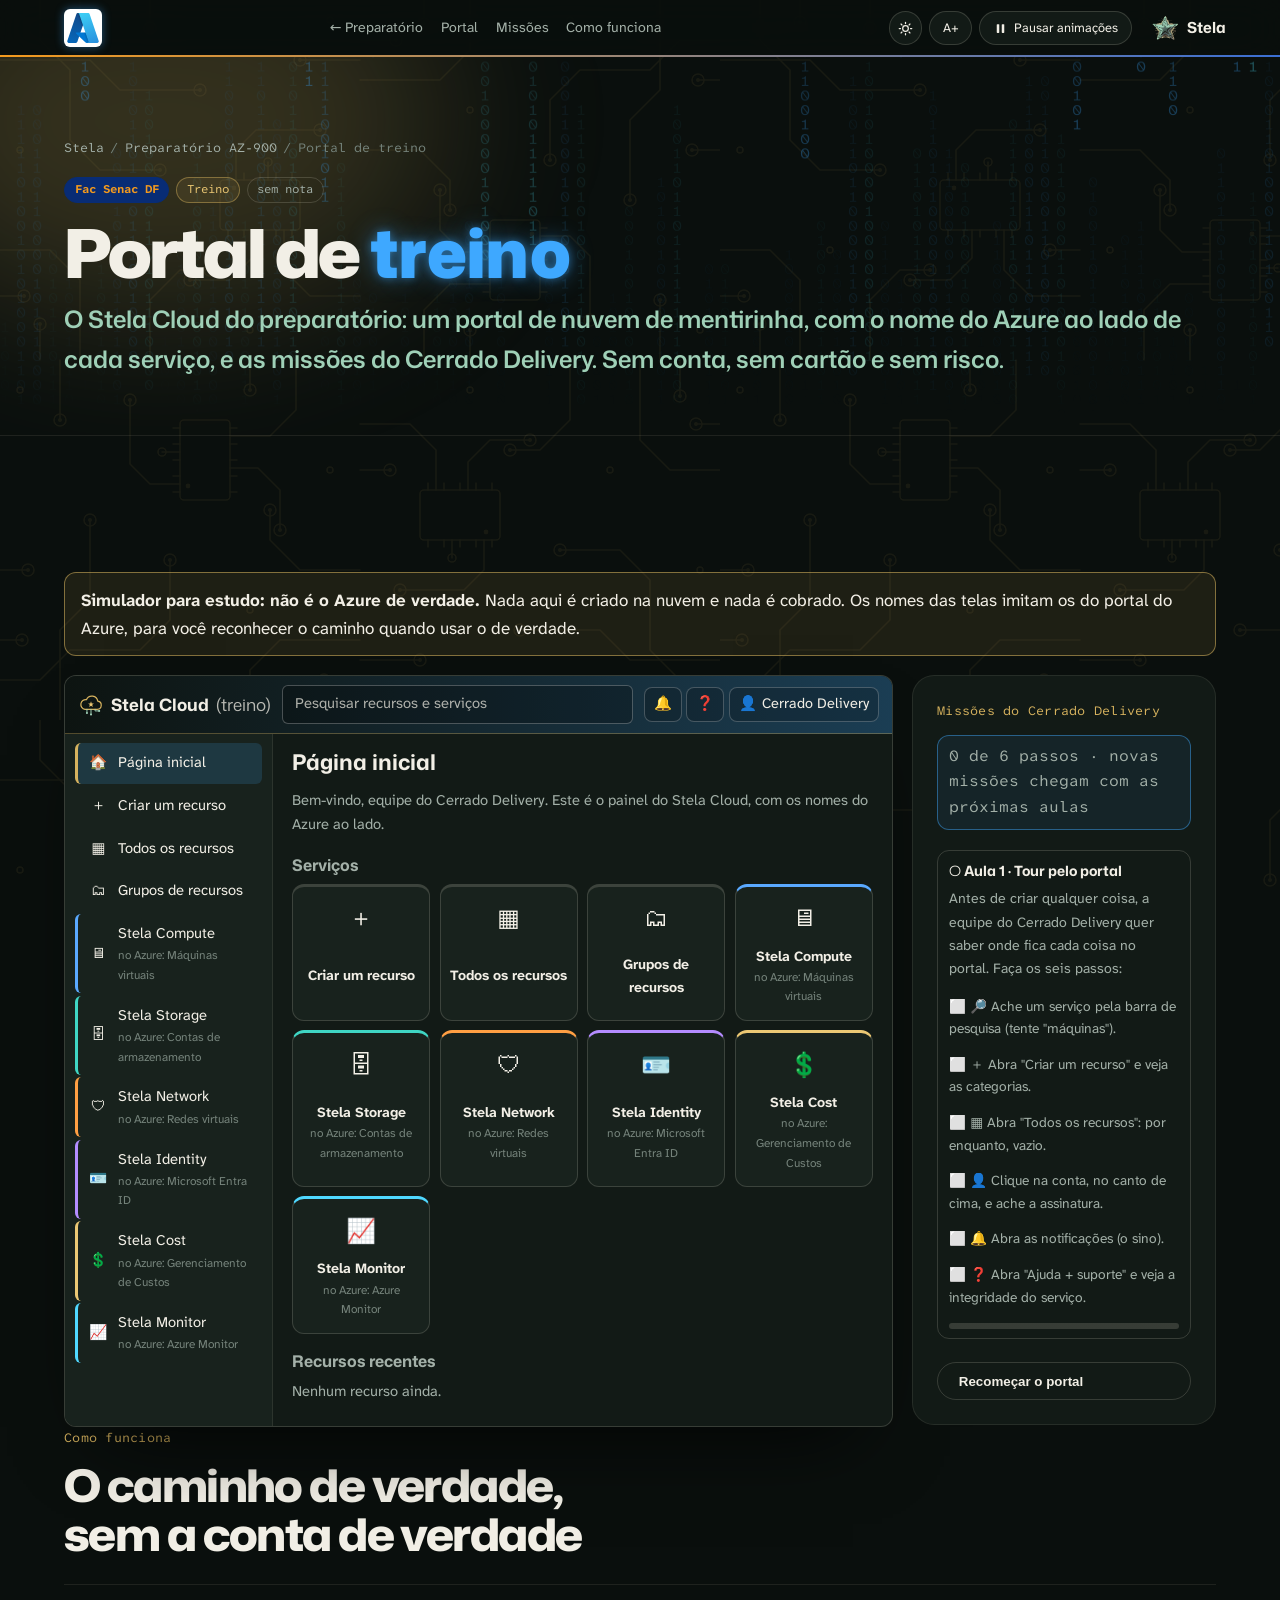
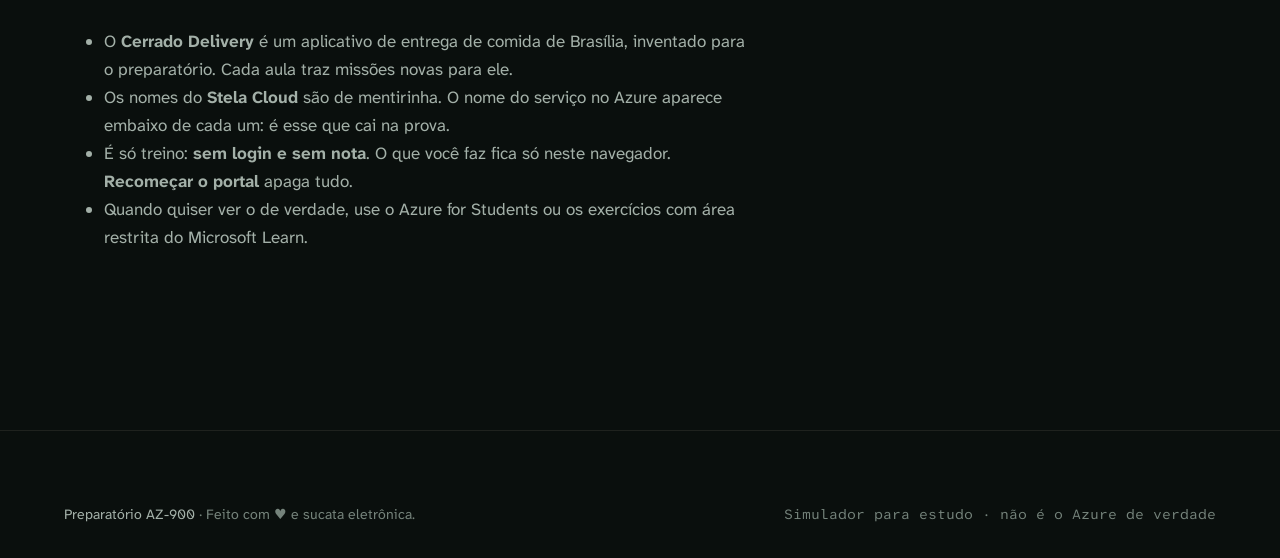
==== portal/index.html @ c85e7fcf "Aula 1 viva (o que é nuvem e quem cuida do quê) e o portal de treino do Cerrado Delivery" ====
<!doctype html>
<html lang="pt-BR">
<head>
  <meta charset="utf-8">
  <meta name="viewport" content="width=device-width, initial-scale=1, viewport-fit=cover">

  <title>Portal de treino · Preparatório AZ-900 · Stela</title>
  <meta name="description" content="Portal de treino do Preparatório AZ-900: um portal de nuvem simulado, com a cara do Stela Cloud e os nomes do Azure ao lado, com as missões do Cerrado Delivery. Sem conta, sem cartão, sem nota.">

  <link rel="icon" href="../assets/img/favicon.ico" sizes="any">
  <link rel="icon" type="image/png" href="../assets/img/favicon-32.png">
  <link rel="apple-touch-icon" href="../assets/img/apple-touch-icon.png">
  <script src="../assets/js/placa.js"></script>
  <link rel="preconnect" href="https://fonts.googleapis.com">
  <link rel="preconnect" href="https://fonts.gstatic.com" crossorigin>
  <link rel="stylesheet" href="https://fonts.googleapis.com/css2?family=Mona+Sans:wdth,wght@100..125,400..900&family=Atkinson+Hyperlegible+Next:ital,wght@0,400;0,700;1,400&family=Atkinson+Hyperlegible+Mono:wght@400;500&display=swap">
  <link rel="stylesheet" href="../assets/css/estilo.css">
  <link rel="stylesheet" href="../assets/css/disciplina.css">
  <link rel="stylesheet" href="../assets/css/aula.css">
  <link rel="stylesheet" href="../assets/css/neon.css?v=3">
  <link rel="stylesheet" href="../css/aula-az.css?v=1">
  <link rel="stylesheet" href="portal.css?v=1">
  <link rel="stylesheet" href="treino.css?v=1">
</head>
<body>

  <!-- ===================== BARRA DO TOPO (igual em todos os sites) ===================== -->
  <header class="barra">
    <div class="envolve">
      <div class="marcas">
        <a class="marca-disc marca-logo" href="../" title="Página inicial do preparatório"><img src="../assets/img/tec/azure.svg" alt="Preparatório AZ-900: página inicial" width="32" height="32"></a>
      </div>
      <button type="button" class="btn-menu" id="btn-menu" aria-expanded="false" aria-controls="menu">Menu</button>
      <nav class="nav" id="menu" aria-label="Partes do portal de treino">
        <a href="../#videos">← Preparatório</a>
        <a href="#simulador">Portal</a>
        <a href="#missoes">Missões</a>
        <a href="#como-funciona">Como funciona</a>
      </nav>
      <div class="ajustes">
        <button type="button" id="btn-tema" aria-label="Mudar para o tema claro">
          <svg class="sol" viewBox="0 0 24 24" fill="none" stroke="currentColor" stroke-width="2" stroke-linecap="round" aria-hidden="true"><circle cx="12" cy="12" r="4.5"/><path d="M12 2v2M12 20v2M4.9 4.9l1.4 1.4M17.7 17.7l1.4 1.4M2 12h2M20 12h2M4.9 19.1l1.4-1.4M17.7 6.3l1.4-1.4"/></svg>
          <svg class="lua" viewBox="0 0 24 24" fill="none" stroke="currentColor" stroke-width="2" stroke-linejoin="round" aria-hidden="true"><path d="M20.5 14.5A8.5 8.5 0 0 1 9.5 3.5a8.5 8.5 0 1 0 11 11Z"/></svg>
        </button>
        <button type="button" id="btn-fonte" aria-label="Aumentar o tamanho do texto">A+</button>
        <button type="button" id="btn-movimento" aria-pressed="false">
          <svg class="pausar" viewBox="0 0 24 24" fill="currentColor" aria-hidden="true"><rect x="6" y="5" width="4" height="14" rx="1"/><rect x="14" y="5" width="4" height="14" rx="1"/></svg>
          <svg class="tocar" viewBox="0 0 24 24" fill="currentColor" aria-hidden="true"><path d="M8 5.5v13a1 1 0 0 0 1.5.86l10.5-6.5a1 1 0 0 0 0-1.72L9.5 4.64A1 1 0 0 0 8 5.5Z"/></svg>
          <span class="rotulo">Pausar animações</span>
        </button>
        <a class="marca" href="/" title="Portal da Stela">
          <img src="../assets/img/estrela.webp" alt="" width="26" height="24">
          <span class="marca-texto">Stela</span>
        </a>
      </div>
    </div>
  </header>

  <main id="inicio">

    <!-- ===================== CABEÇALHO ===================== -->
    <section class="aula-cab">
      <canvas class="chuva-matrix" aria-hidden="true"></canvas>
      <div class="envolve">
        <p class="trilha-migalhas">
          <a href="/">Stela</a> <span aria-hidden="true">/</span>
          <a href="../">Preparatório AZ-900</a> <span aria-hidden="true">/</span>
          <span>Portal de treino</span>
        </p>
        <div class="aula-etiquetas">
          <span class="etiqueta senac">Fac Senac DF</span>
          <span class="etiqueta ouro">Treino</span>
          <span class="etiqueta">sem nota</span>
        </div>
        <h1>Portal de <span class="neon">treino</span></h1>
        <p class="subtitulo">O Stela Cloud do preparatório: um portal de nuvem de mentirinha, com o nome do Azure ao lado de cada serviço, e as missões do Cerrado Delivery. Sem conta, sem cartão e sem risco.</p>
      </div>
    </section>

    <div class="bloco">
      <div class="envolve">

        <!-- aviso fixo: isto é um simulador -->
        <p class="sim-aviso" role="note">
          <strong>Simulador para estudo: não é o Azure de verdade.</strong>
          Nada aqui é criado na nuvem e nada é cobrado. Os nomes das telas imitam os do portal do Azure, para você reconhecer o caminho quando usar o de verdade.
        </p>

        <div class="sim-grade">

          <!-- ===================== O PORTAL SIMULADO ===================== -->
          <section class="sim-portal treino" id="simulador" aria-label="Portal de nuvem simulado">
            <div class="sim-topo">
              <button type="button" class="sim-hamburguer" aria-expanded="false" aria-controls="sim-menu" aria-label="Abrir o menu do portal">☰</button>
              <span class="sim-marca"><img src="../assets/img/stela-cloud.svg" alt="" width="26" height="26"> Stela Cloud <em>(treino)</em></span>
              <label class="sim-busca">
                <span class="visualmente-oculto">Pesquisar recursos e serviços</span>
                <input type="search" id="sim-busca" placeholder="Pesquisar recursos e serviços" autocomplete="off">
              </label>
              <div class="sim-icones">
                <button type="button" data-painel-topo="sino" aria-expanded="false" aria-controls="sim-painel-topo" aria-label="Notificações">🔔</button>
                <button type="button" data-painel-topo="ajuda" aria-expanded="false" aria-controls="sim-painel-topo" aria-label="Ajuda + suporte">❓</button>
                <button type="button" class="sim-conta" data-painel-topo="conta" aria-expanded="false" aria-controls="sim-painel-topo"><span aria-hidden="true">👤</span><span class="sim-conta-texto">Cerrado Delivery</span><span class="visualmente-oculto"> (conta e assinatura)</span></button>
              </div>
            </div>
            <div class="sim-painel-topo" id="sim-painel-topo" role="region" aria-label="Painel do topo" hidden></div>
            <div class="sim-corpo">
              <nav class="sim-menu" id="sim-menu" aria-label="Menu do portal"></nav>
              <div class="sim-tela" id="sim-tela" tabindex="-1" aria-live="polite"></div>
            </div>
            <div class="sim-notificacao" id="sim-notificacao" role="status" aria-live="polite" hidden></div>
          </section>

          <!-- ===================== AS MISSÕES ===================== -->
          <aside class="sim-missoes cartao" id="missoes" aria-label="Missões do Cerrado Delivery">
            <span class="olho">Missões do Cerrado Delivery</span>
            <p class="sim-placar" id="sim-placar" aria-live="polite"></p>
            <ol class="sim-lista-missoes" id="sim-lista-missoes"></ol>
            <div class="sim-dica" id="sim-dica" aria-live="polite" hidden></div>
            <button type="button" class="botao contorno sim-recomecar" id="sim-recomecar">Recomeçar o portal</button>
          </aside>
        </div>

        <!-- ===================== COMO FUNCIONA ===================== -->
        <section class="parte" id="como-funciona">
          <div class="cab">
            <span class="olho">Como funciona</span>
            <h2>O caminho de verdade, sem a conta de verdade</h2>
          </div>
          <div class="conceito" style="grid-template-columns:1fr">
            <div class="texto">
              <ul>
                <li>O <strong>Cerrado Delivery</strong> é um aplicativo de entrega de comida de Brasília, inventado para o preparatório. Cada aula traz missões novas para ele.</li>
                <li>Os nomes do <strong>Stela Cloud</strong> são de mentirinha. O nome do serviço no Azure aparece embaixo de cada um: é esse que cai na prova.</li>
                <li>É só treino: <strong>sem login e sem nota</strong>. O que você faz fica só neste navegador. <strong>Recomeçar o portal</strong> apaga tudo.</li>
                <li>Quando quiser ver o de verdade, use o Azure for Students ou os exercícios com área restrita do Microsoft Learn.</li>
              </ul>
            </div>
          </div>
        </section>

      </div>
    </div>

  </main>

  <footer class="rodape">
    <div class="envolve">
      <div class="rodape-fim" style="margin-top:0; padding-top:0; border-top:0">
        <span><a href="../">Preparatório AZ-900</a> · Feito com ♥ e sucata eletrônica.</span>
        <span>Simulador para estudo · não é o Azure de verdade</span>
      </div>
    </div>
  </footer>

  <script src="../assets/js/matrix.js?v=2"></script>
  <script src="treino.js?v=1"></script>
</body>
</html>
---- assets/css/estilo.css ----
/* estilo.css: visual comum de todos os sites (portal, cursos e disciplinas).
   versão 7 · 2026-10-06
   github.com + Apple/macOS + a placa de circuito da Stela.
   Escuro por padrão; o botão de tema da barra troca para o claro.

   Cada site tem a sua própria cópia deste arquivo e do assets/js/placa.js.
   Ao mudar algo aqui, copie para os outros sites e aumente a versão acima
   (e a do placa.js): assim dá para saber qual site está desatualizado.

   Como usar em um novo site (no <head>, nesta ordem):
     <script src="assets/js/placa.js"></script>
     <link rel="preconnect" href="https://fonts.googleapis.com">
     <link rel="preconnect" href="https://fonts.gstatic.com" crossorigin>
     <link rel="stylesheet" href="https://fonts.googleapis.com/css2?family=Mona+Sans:wdth,wght@100..125,400..900&family=Atkinson+Hyperlegible+Next:ital,wght@0,400;0,700;1,400&family=Atkinson+Hyperlegible+Mono:wght@400;500&display=swap">
     <link rel="stylesheet" href="assets/css/estilo.css">
   A barra do topo pronta para copiar está no README. */

/* ---------- cores e medidas ---------- */
:root{
  color-scheme: dark;
  --fundo:#0a0f0d;          /* quase preto esverdeado, como o substrato da placa */
  --fundo-2:#0d1411;        /* seções alternadas */
  --superficie:#121a16;     /* cards e janelas */
  --superficie-2:#18221d;
  --borda:rgba(236,230,211,.09);
  --borda-forte:rgba(236,230,211,.17);
  --texto:#f2efe6;
  --texto-2:#a3b0a8;
  --texto-3:#75837b;
  --ouro:#d6b25e;           /* trilhas, detalhes */
  --ouro-forte:#ecc874;     /* links, botões */
  --menta:#9fd0b7;          /* ativo, em andamento, acerto */
  --brilho-1:rgba(214,178,94,.20);
  --brilho-2:rgba(159,208,183,.16);
  --janela-barra:#19221e;
  --chip:#050807;           /* encapsulamento dos CIs, blocos de código */
  --sombra:0 1px 0 rgba(255,255,255,.04) inset, 0 40px 80px -40px rgba(0,0,0,.9);
  --f-titulo:"Mona Sans", -apple-system, system-ui, sans-serif;
  --f-texto:"Atkinson Hyperlegible Next", -apple-system, system-ui, sans-serif;
  --f-mono:"Atkinson Hyperlegible Mono", ui-monospace, "SF Mono", Menlo, monospace;
  --raio:22px;              /* cards grandes, como na Apple */
  --raio-p:12px;            /* janelas e cards pequenos */
  --suave:cubic-bezier(.2,.7,.2,1);
}
[data-tema="claro"]{
  color-scheme: light;
  --fundo:#f6f5f1;
  --fundo-2:#efeee8;
  --superficie:#ffffff;
  --superficie-2:#f8f7f3;
  --borda:rgba(18,23,20,.09);
  --borda-forte:rgba(18,23,20,.17);
  --texto:#121714;
  --texto-2:#4a5650;
  --texto-3:#6d7a73;
  --ouro:#a07a22;           /* dourado mais escuro: contraste no fundo claro */
  --ouro-forte:#8a6614;
  --menta:#2e7d5b;
  --brilho-1:rgba(214,178,94,.32);
  --brilho-2:rgba(159,208,183,.38);
  --janela-barra:#efeee9;
  --sombra:0 1px 2px rgba(0,0,0,.04), 0 30px 60px -30px rgba(30,45,38,.28);
}

/* ---------- base ---------- */
html{font-size:100%; scroll-padding-top:4.5rem} /* âncoras não ficam escondidas atrás da barra do topo */
html.fonte-1{font-size:112.5%}
html.fonte-2{font-size:125%}
body{margin:0; background:var(--fundo); color:var(--texto); font-family:var(--f-texto); font-size:1.0625rem; line-height:1.65; -webkit-font-smoothing:antialiased; overflow-x:hidden}
a{color:var(--ouro-forte); text-underline-offset:3px}
a:hover{color:var(--menta)}
:focus-visible{outline:2px solid var(--menta); outline-offset:3px; border-radius:6px}
img{max-width:100%; height:auto; display:block} /* height:auto: a altura acompanha a largura, sem deformar */
h1,h2,h3,h4{font-family:var(--f-titulo); font-weight:700; line-height:1.08; text-wrap:balance; margin:0; color:var(--texto)}
p{margin:0}
.envolve{max-width:72rem; margin:0 auto; padding-inline:clamp(16px,4vw,40px)}
.texto{max-width:62ch}
.olho{font-family:var(--f-mono); font-size:.8rem; letter-spacing:.02em; color:var(--ouro)}   /* designador: U1, J1, F1… */
.citacao{font-family:var(--f-titulo); font-weight:600; font-size:1.3rem; letter-spacing:-.01em; color:var(--menta); border-left:3px solid var(--ouro); padding-left:1rem}
.pendente{color:var(--ouro); font-style:italic}

/* ---------- placa de circuito no fundo (trilhas, pads e um chip, como no coração e na estrela) ----------
   O desenho é uma máscara: a cor vem de --ouro, então muda sozinha com o tema.
   Seções .alt ficam levemente translúcidas para a placa aparecer por trás. */
body::before{content:""; position:fixed; inset:0; z-index:-1; pointer-events:none; background:var(--ouro); opacity:.07;
  -webkit-mask:url("data:image/svg+xml,%3Csvg xmlns=%22http://www.w3.org/2000/svg%22 xmlns:xlink=%22http://www.w3.org/1999/xlink%22 width=%22720%22 height=%22720%22 viewBox=%220 0 720 720%22%3E%3Cdefs%3E%3Cg id=%22t%22%3E%3Cg fill=%22none%22 stroke=%22%23000%22 stroke-width=%221.6%22 stroke-linecap=%22round%22 stroke-linejoin=%22round%22%3E%3Cpath d=%22M0 60H90l30 30h80%22/%3E%3Cpath d=%22M300 60h60%22/%3E%3Cpath d=%22M40 0v40l30 30v70l30 30h60%22/%3E%3Cpath d=%22M40 360v-36%22/%3E%3Cpath d=%22M80 0v22%22/%3E%3Cpath d=%22M0 250h50l30 30v80%22/%3E%3Cpath d=%22M330 250h30%22/%3E%3Cpath d=%22M150 360v-60l30-30h30%22/%3E%3Cpath d=%22M150 0v28%22/%3E%3Cpath d=%22M236 180v-30l20-20h64%22/%3E%3Cpath d=%22M284 230v40l26 26h50%22/%3E%3Cpath d=%22M0 296h24%22/%3E%3Cpath d=%22M252 230v28l-22 22h-40%22/%3E%3Cpath d=%22M268 180v-18%22/%3E%3Crect x=%22220%22 y=%22180%22 width=%2280%22 height=%2250%22 rx=%224%22/%3E%3Cpath d=%22M228 180v-7M244 180v-7M260 180v-7M276 180v-7M292 180v-7M228 230v7M244 230v7M260 230v7M276 230v7M292 230v7%22/%3E%3Ccircle cx=%22200%22 cy=%2290%22 r=%226%22/%3E%3Ccircle cx=%22300%22 cy=%2260%22 r=%226%22/%3E%3Ccircle cx=%22160%22 cy=%22170%22 r=%226%22/%3E%3Ccircle cx=%2240%22 cy=%22324%22 r=%226%22/%3E%3Ccircle cx=%2280%22 cy=%2222%22 r=%226%22/%3E%3Ccircle cx=%22330%22 cy=%22250%22 r=%226%22/%3E%3Ccircle cx=%22150%22 cy=%2228%22 r=%226%22/%3E%3Ccircle cx=%22210%22 cy=%22270%22 r=%226%22/%3E%3Ccircle cx=%22320%22 cy=%22130%22 r=%226%22/%3E%3Ccircle cx=%2224%22 cy=%22296%22 r=%226%22/%3E%3Ccircle cx=%22190%22 cy=%22280%22 r=%226%22/%3E%3Ccircle cx=%22268%22 cy=%22162%22 r=%224%22/%3E%3Ccircle cx=%22110%22 cy=%22250%22 r=%223%22/%3E%3Ccircle cx=%22330%22 cy=%2220%22 r=%223%22/%3E%3Ccircle cx=%2220%22 cy=%22150%22 r=%223%22/%3E%3Ccircle cx=%22250%22 cy=%22330%22 r=%223%22/%3E%3C/g%3E%3Cg fill=%22%23000%22%3E%3Ccircle cx=%22200%22 cy=%2290%22 r=%222%22/%3E%3Ccircle cx=%22300%22 cy=%2260%22 r=%222%22/%3E%3Ccircle cx=%22160%22 cy=%22170%22 r=%222%22/%3E%3Ccircle cx=%2240%22 cy=%22324%22 r=%222%22/%3E%3Ccircle cx=%2280%22 cy=%2222%22 r=%222%22/%3E%3Ccircle cx=%22330%22 cy=%22250%22 r=%222%22/%3E%3Ccircle cx=%22150%22 cy=%2228%22 r=%222%22/%3E%3Ccircle cx=%22210%22 cy=%22270%22 r=%222%22/%3E%3Ccircle cx=%22320%22 cy=%22130%22 r=%222%22/%3E%3Ccircle cx=%2224%22 cy=%22296%22 r=%222%22/%3E%3Ccircle cx=%22190%22 cy=%22280%22 r=%222%22/%3E%3Ccircle cx=%22234%22 cy=%22188%22 r=%222.4%22/%3E%3C/g%3E%3C/g%3E%3C/defs%3E%3Cuse xlink:href=%22%23t%22/%3E%3Cuse xlink:href=%22%23t%22 transform=%22translate(720 0) rotate(90)%22/%3E%3Cuse xlink:href=%22%23t%22 transform=%22translate(0 720) rotate(-90)%22/%3E%3Cuse xlink:href=%22%23t%22 transform=%22translate(720 720) rotate(180)%22/%3E%3C/svg%3E") 0 0/720px 720px repeat;
  mask:url("data:image/svg+xml,%3Csvg xmlns=%22http://www.w3.org/2000/svg%22 xmlns:xlink=%22http://www.w3.org/1999/xlink%22 width=%22720%22 height=%22720%22 viewBox=%220 0 720 720%22%3E%3Cdefs%3E%3Cg id=%22t%22%3E%3Cg fill=%22none%22 stroke=%22%23000%22 stroke-width=%221.6%22 stroke-linecap=%22round%22 stroke-linejoin=%22round%22%3E%3Cpath d=%22M0 60H90l30 30h80%22/%3E%3Cpath d=%22M300 60h60%22/%3E%3Cpath d=%22M40 0v40l30 30v70l30 30h60%22/%3E%3Cpath d=%22M40 360v-36%22/%3E%3Cpath d=%22M80 0v22%22/%3E%3Cpath d=%22M0 250h50l30 30v80%22/%3E%3Cpath d=%22M330 250h30%22/%3E%3Cpath d=%22M150 360v-60l30-30h30%22/%3E%3Cpath d=%22M150 0v28%22/%3E%3Cpath d=%22M236 180v-30l20-20h64%22/%3E%3Cpath d=%22M284 230v40l26 26h50%22/%3E%3Cpath d=%22M0 296h24%22/%3E%3Cpath d=%22M252 230v28l-22 22h-40%22/%3E%3Cpath d=%22M268 180v-18%22/%3E%3Crect x=%22220%22 y=%22180%22 width=%2280%22 height=%2250%22 rx=%224%22/%3E%3Cpath d=%22M228 180v-7M244 180v-7M260 180v-7M276 180v-7M292 180v-7M228 230v7M244 230v7M260 230v7M276 230v7M292 230v7%22/%3E%3Ccircle cx=%22200%22 cy=%2290%22 r=%226%22/%3E%3Ccircle cx=%22300%22 cy=%2260%22 r=%226%22/%3E%3Ccircle cx=%22160%22 cy=%22170%22 r=%226%22/%3E%3Ccircle cx=%2240%22 cy=%22324%22 r=%226%22/%3E%3Ccircle cx=%2280%22 cy=%2222%22 r=%226%22/%3E%3Ccircle cx=%22330%22 cy=%22250%22 r=%226%22/%3E%3Ccircle cx=%22150%22 cy=%2228%22 r=%226%22/%3E%3Ccircle cx=%22210%22 cy=%22270%22 r=%226%22/%3E%3Ccircle cx=%22320%22 cy=%22130%22 r=%226%22/%3E%3Ccircle cx=%2224%22 cy=%22296%22 r=%226%22/%3E%3Ccircle cx=%22190%22 cy=%22280%22 r=%226%22/%3E%3Ccircle cx=%22268%22 cy=%22162%22 r=%224%22/%3E%3Ccircle cx=%22110%22 cy=%22250%22 r=%223%22/%3E%3Ccircle cx=%22330%22 cy=%2220%22 r=%223%22/%3E%3Ccircle cx=%2220%22 cy=%22150%22 r=%223%22/%3E%3Ccircle cx=%22250%22 cy=%22330%22 r=%223%22/%3E%3C/g%3E%3Cg fill=%22%23000%22%3E%3Ccircle cx=%22200%22 cy=%2290%22 r=%222%22/%3E%3Ccircle cx=%22300%22 cy=%2260%22 r=%222%22/%3E%3Ccircle cx=%22160%22 cy=%22170%22 r=%222%22/%3E%3Ccircle cx=%2240%22 cy=%22324%22 r=%222%22/%3E%3Ccircle cx=%2280%22 cy=%2222%22 r=%222%22/%3E%3Ccircle cx=%22330%22 cy=%22250%22 r=%222%22/%3E%3Ccircle cx=%22150%22 cy=%2228%22 r=%222%22/%3E%3Ccircle cx=%22210%22 cy=%22270%22 r=%222%22/%3E%3Ccircle cx=%22320%22 cy=%22130%22 r=%222%22/%3E%3Ccircle cx=%2224%22 cy=%22296%22 r=%222%22/%3E%3Ccircle cx=%22190%22 cy=%22280%22 r=%222%22/%3E%3Ccircle cx=%22234%22 cy=%22188%22 r=%222.4%22/%3E%3C/g%3E%3C/g%3E%3C/defs%3E%3Cuse xlink:href=%22%23t%22/%3E%3Cuse xlink:href=%22%23t%22 transform=%22translate(720 0) rotate(90)%22/%3E%3Cuse xlink:href=%22%23t%22 transform=%22translate(0 720) rotate(-90)%22/%3E%3Cuse xlink:href=%22%23t%22 transform=%22translate(720 720) rotate(180)%22/%3E%3C/svg%3E") 0 0/720px 720px repeat}
[data-tema="claro"] body::before{opacity:.13}

/* ---------- barra do topo: translúcida como a do macOS ---------- */
.barra{position:sticky; top:0; z-index:10; background:color-mix(in srgb,var(--fundo) 72%,transparent); backdrop-filter:saturate(180%) blur(20px); -webkit-backdrop-filter:saturate(180%) blur(20px); border-bottom:1px solid var(--borda)}
.barra .envolve{display:flex; align-items:center; gap:1rem; justify-content:space-between; min-height:3.5rem; flex-wrap:wrap}
.marca{display:flex; align-items:center; gap:.55rem; text-decoration:none; color:var(--texto); font-family:var(--f-titulo); font-weight:700; font-size:1.05rem}
.marca:hover{color:var(--texto)}
.marca img{width:26px; height:auto}
/* nas disciplinas: "Stela / Nome da disciplina", cada parte com o seu link (portal e página inicial da disciplina) */
.marcas{display:flex; align-items:center; gap:.55rem; min-width:0}
.marca-disc{display:flex; align-items:center; gap:.55rem; font-family:var(--f-titulo); font-weight:600; font-size:1rem; color:var(--texto-2); text-decoration:none; white-space:nowrap}
.marca-disc::before{content:"/"; font-weight:400; color:var(--texto-3)}
.marca-disc:hover{color:var(--ouro-forte)}
/* nos sites de disciplina, a esquerda é da disciplina: o primeiro link vem sem a barra "/" e com mais destaque */
.marcas .marca-disc{font-size:1.12rem; color:var(--neon,var(--menta)); text-shadow:0 0 6px var(--neon-brilho,transparent)}
.marcas>.marca-disc:first-child{font-size:1.32rem; font-weight:800; letter-spacing:.02em; text-shadow:0 0 6px var(--neon-brilho,transparent),0 0 18px var(--neon-brilho,transparent)}
.marcas .marca-disc:hover{color:var(--neon,var(--menta)); text-shadow:0 0 8px var(--neon-brilho,transparent),0 0 26px var(--neon-brilho,transparent)}
.marcas>.marca-disc:first-child::before{content:none}
/* e o link "Stela" (portal) fica sempre à direita, depois dos botões */
.ajustes .marca{margin-left:.85rem; font-size:.95rem}
@media (min-width:521px){.ajustes .marca{margin-right:-.6rem}}   /* um pouco mais para o canto direito */
@media (max-width:420px){.marca .marca-texto{position:absolute; width:1px; height:1px; overflow:hidden; clip:rect(0 0 0 0); white-space:nowrap}}
/* telas bem estreitas: botões mais justos para a barra caber numa linha */
@media (max-width:360px){.barra .envolve{gap:.6rem}.ajustes{gap:.25rem}.ajustes button,.btn-menu{padding:.3rem .6rem}#btn-tema,#btn-movimento{width:1.95rem}}
.nav{display:flex; gap:1.3rem; flex-wrap:wrap; font-size:.88rem}
.nav a{color:var(--texto-2); text-decoration:none; transition:color .2s}
.nav a:hover{color:var(--texto)}
.ajustes{display:flex; gap:.4rem; align-items:center}
.ajustes button,.btn-menu{font:inherit; font-size:.8rem; color:var(--texto); background:var(--superficie); border:1px solid var(--borda-forte); border-radius:999px; padding:.32rem .8rem; min-height:2.1rem; cursor:pointer; transition:border-color .2s, background .2s}
.ajustes button:hover,.btn-menu:hover{border-color:var(--ouro)}
.ajustes button[aria-pressed="true"],.btn-menu[aria-expanded="true"]{border-color:var(--menta); color:var(--menta)}
.ajustes svg{width:15px; height:15px; flex:none}
#btn-tema{display:grid; place-items:center; width:2.1rem; padding:0}
#btn-tema .lua{display:none}
[data-tema="claro"] #btn-tema .sol{display:none}
[data-tema="claro"] #btn-tema .lua{display:block}
#btn-movimento{display:inline-flex; align-items:center; gap:.4rem}
#btn-movimento .tocar{display:none}
.pausado #btn-movimento .pausar{display:none}
.pausado #btn-movimento .tocar{display:block}
.btn-menu{display:none; margin-left:auto}
@media (max-width:960px){
  .nav{display:none}
  .btn-menu{display:inline-block}
  .nav.aberto{display:flex; flex-direction:column; gap:0; order:3; flex-basis:100%; border-top:1px solid var(--borda)}
  .nav.aberto a{padding:.8rem .1rem; font-size:1rem; color:var(--texto)}
  .nav.aberto a + a{border-top:1px solid var(--borda)}
}
/* celular: o botão de pausa vira só ícone (o texto continua para leitores de tela) */
@media (max-width:520px){
  #btn-movimento{width:2.1rem; padding:0; justify-content:center}
  #btn-movimento .rotulo{position:absolute; width:1px; height:1px; overflow:hidden; clip:rect(0 0 0 0); white-space:nowrap}
}

/* ---------- aparecer ao rolar (só com JS; pausado, tudo aparece na hora) ---------- */
.js [data-revela]{opacity:0; transform:translateY(28px); transition:opacity .8s var(--suave), transform .8s var(--suave); transition-delay:calc(var(--i,0) * 70ms)}
.js [data-revela].visivel{opacity:1; transform:none}

/* ---------- seções ---------- */
.bloco{padding-block:clamp(5rem,12vw,8.5rem); border-top:1px solid var(--borda)}
.bloco.alt{background:color-mix(in srgb,var(--fundo-2) 82%,transparent)}
.cab{display:flex; flex-direction:column; gap:.8rem; margin-bottom:clamp(2.5rem,5vw,3.5rem); max-width:44rem}
.cab h2{font-size:clamp(2.2rem,5.4vw,3.8rem); font-weight:800; font-stretch:110%; letter-spacing:-.035em}
.cab p{color:var(--texto-2); font-size:1.15rem; max-width:52ch}

/* ---------- luz que segue o mouse (estilo github.com): adicione .luz a um card ---------- */
.luz{position:relative; overflow:hidden; isolation:isolate}
.luz::before{content:""; position:absolute; inset:0; z-index:-1; pointer-events:none; opacity:0; transition:opacity .35s;
  background:radial-gradient(420px circle at var(--mx,50%) var(--my,0%), color-mix(in srgb,var(--ouro) 16%,transparent), transparent 65%)}
.luz:hover::before{opacity:1}

/* ---------- cartão simples ---------- */
.cartao{background:var(--superficie); border:1px solid var(--borda); border-radius:var(--raio); padding:1.5rem; display:flex; flex-direction:column; gap:.45rem; min-width:0; transition:border-color .3s}
.cartao:hover{border-color:var(--borda-forte)}
.cartao h3{font-size:1.2rem; font-weight:700; letter-spacing:-.015em}
.cartao p{color:var(--texto-2); font-size:.97rem}

/* ---------- janela do macOS ---------- */
.janela{background:var(--superficie); border:1px solid var(--borda-forte); border-radius:var(--raio-p); box-shadow:var(--sombra); overflow:hidden; min-width:0}
.janela-barra{display:flex; align-items:center; gap:.8rem; padding:.7rem .9rem; background:var(--janela-barra); border-bottom:1px solid var(--borda)}
.semaforo{display:flex; gap:7px}
.semaforo i{width:12px; height:12px; border-radius:50%; background:#ff5f57}
.semaforo i:nth-child(2){background:#febc2e}
.semaforo i:nth-child(3){background:#28c840}
.janela-titulo{flex:1; text-align:center; font-family:var(--f-mono); font-size:.78rem; color:var(--texto-3); margin-right:46px; min-width:0; overflow:hidden; text-overflow:ellipsis; white-space:nowrap}
.janela-corpo{padding:clamp(1.3rem,3vw,2rem)}
.prompt{font-family:var(--f-mono); font-size:.88rem; color:var(--texto-3); margin-bottom:1.1rem}
.prompt b{color:var(--menta); font-weight:500}
.prompt span{color:var(--ouro)}

/* ---------- etiquetas e botões ---------- */
.etiqueta{display:inline-flex; align-items:center; gap:.4rem; font-family:var(--f-mono); font-size:.74rem; padding:.12rem .6rem; border-radius:999px; border:1px solid var(--borda-forte); color:var(--texto-2); white-space:nowrap}
.etiqueta.verde{color:var(--menta); border-color:color-mix(in srgb,var(--menta) 45%,transparent); background:color-mix(in srgb,var(--menta) 10%,transparent)}
.etiqueta.ouro{color:var(--ouro-forte); border-color:color-mix(in srgb,var(--ouro) 45%,transparent); background:color-mix(in srgb,var(--ouro) 10%,transparent)}
.botao{display:inline-flex; align-items:center; gap:.5rem; font-weight:700; text-decoration:none; color:var(--fundo); background:var(--ouro-forte); border:1px solid var(--ouro-forte); border-radius:999px; padding:.65rem 1.3rem; transition:transform .2s var(--suave), opacity .2s}
.botao:hover{color:var(--fundo); opacity:.9; transform:translateY(-1px)}
.botao.contorno{color:var(--texto); background:transparent; border-color:var(--borda-forte)}
.botao.contorno:hover{color:var(--texto); border-color:var(--ouro)}

/* ---------- logos das tecnologias: azulejo claro, como os ícones do macOS ----------
   Fundo claro nos dois temas: assim logos escuros (GitHub, AWS) continuam visíveis.
   Tamanho pela variável --t (padrão 2.2rem). Logos em assets/img/tec/ (Devicon e Simple Icons). */
.tec{display:inline-grid; place-items:center; flex:none; width:var(--t,2.2rem); height:var(--t,2.2rem); border-radius:24%; background:#fbfaf6;
  box-shadow:0 1px 0 rgba(255,255,255,.7) inset, 0 0 0 1px rgba(0,0,0,.07), 0 8px 18px -10px rgba(0,0,0,.6)}
.tec img{width:62%; height:62%; object-fit:contain}
.tecs{display:flex; flex-wrap:wrap; gap:.45rem; margin-top:auto; padding-top:.6rem}
.tecs .tec{--t:1.9rem}

/* faixa de tecnologias deslizando, como o Dock do Mac (a lista vem duas vezes para o giro não ter emenda) */
.doca{overflow:hidden; padding-block:1.6rem; border-top:1px solid var(--borda);
  -webkit-mask-image:linear-gradient(90deg,transparent,#000 12%,#000 88%,transparent); mask-image:linear-gradient(90deg,transparent,#000 12%,#000 88%,transparent)}
.doca-trilho{display:flex; gap:1.1rem; width:max-content; animation:desliza 45s linear infinite}
.doca .tec{--t:3.2rem; transition:transform .25s var(--suave)}
.doca .tec:hover{transform:translateY(-6px) scale(1.12)}
.doca:hover .doca-trilho{animation-play-state:paused}
@keyframes desliza{to{transform:translateX(calc(-50% - .55rem))}}

/* ---------- histórico de commits (formação no portal; cronograma e prazos nas disciplinas) ---------- */
.repo-topo{display:flex; align-items:center; justify-content:space-between; gap:1rem; flex-wrap:wrap; margin-bottom:1.4rem; font-size:.9rem; color:var(--texto-2)}
.ramo{display:inline-flex; align-items:center; gap:.45rem; font-family:var(--f-mono); color:var(--texto); background:var(--superficie); border:1px solid var(--borda-forte); border-radius:8px; padding:.3rem .7rem}
.ramo svg{width:15px; height:15px; fill:var(--texto-2)}
.log{list-style:none; margin:0; padding:0 0 0 2rem; position:relative; display:flex; flex-direction:column; gap:1rem}
.log::before{content:""; position:absolute; left:.6rem; top:.5rem; bottom:.5rem; width:2px; background:linear-gradient(var(--borda-forte),var(--borda-forte) 85%,transparent)}
.commit{position:relative; background:var(--superficie); border:1px solid var(--borda); border-radius:var(--raio-p); padding:1.1rem 1.25rem; transition:border-color .25s}
.commit:hover{border-color:var(--borda-forte)}
.commit::before{content:""; position:absolute; left:calc(-2rem + .6rem - 6px); top:1.35rem; width:10px; height:10px; border-radius:50%; background:var(--fundo); border:2px solid var(--ouro)}
.commit.andamento::before{border-color:var(--menta); background:var(--menta); animation:pulsa 2.4s ease-out infinite}
.commit-linha{display:flex; align-items:flex-start; justify-content:space-between; gap:1rem}
.commit h3{font-size:1.12rem; font-weight:650; letter-spacing:-.01em}
.hash{flex:none; font-family:var(--f-mono); font-size:.78rem; color:var(--texto-2); background:var(--superficie-2); border:1px solid var(--borda); border-radius:6px; padding:.1rem .5rem}
.commit .meta{display:flex; align-items:center; gap:.45rem; margin-top:.5rem; font-size:.86rem; color:var(--texto-3)}
.commit .meta img{width:18px; height:18px; object-fit:contain; border-radius:50%; background:var(--superficie-2); padding:2px; box-sizing:content-box}
.commit .meta b{color:var(--texto-2); font-weight:700}
.commit p{color:var(--texto-2); margin-top:.45rem}
.commit p.pendente{color:var(--ouro)}
.commit ul{margin:.6rem 0 0; padding:0; list-style:none; display:flex; flex-direction:column; gap:.35rem}
.commit ul li{font-size:.95rem; color:var(--texto); padding-left:1.4rem; position:relative}
.commit ul li::before{content:"+"; position:absolute; left:0; font-family:var(--f-mono); color:var(--menta)}
@keyframes pulsa{0%{box-shadow:0 0 0 0 color-mix(in srgb,var(--menta) 60%,transparent)}70%,100%{box-shadow:0 0 0 8px transparent}}

/* ---------- cards de repositório (disciplinas no portal; aulas e atividades nas disciplinas) ---------- */
.grupo + .grupo{margin-top:3rem}
.grupo > h3{display:flex; align-items:center; gap:.75rem; flex-wrap:wrap; font-size:1.35rem; letter-spacing:-.015em; margin-bottom:1.1rem}
.repos{display:grid; grid-template-columns:repeat(auto-fill,minmax(17rem,1fr)); gap:1rem}
.repo{display:flex; flex-direction:column; gap:.55rem; text-decoration:none; color:var(--texto); background:var(--superficie); border:1px solid var(--borda); border-radius:var(--raio-p); padding:1.15rem 1.2rem; min-width:0; transition:border-color .25s, transform .25s var(--suave)}
.repo:hover{color:var(--texto); border-color:color-mix(in srgb,var(--ouro) 55%,transparent); transform:translateY(-2px)}
.repo-nome{display:flex; align-items:center; gap:.5rem; font-family:var(--f-mono); font-size:.84rem; color:var(--ouro-forte); min-width:0; white-space:nowrap}
.repo-nome svg{flex:none; width:16px; height:16px; fill:var(--texto-3)}
.repo h4{font-size:1.08rem; font-weight:650; letter-spacing:-.01em}
.repo p{color:var(--texto-2); font-size:.93rem}
.repo-pe{display:flex; align-items:center; justify-content:space-between; gap:.6rem; flex-wrap:wrap; margin-top:auto; padding-top:.5rem}
.ling{display:flex; align-items:center; gap:.45rem; font-size:.84rem; color:var(--texto-2)}
.ling i{width:11px; height:11px; border-radius:50%; background:var(--cor,#8b949e)}

/* ---------- rodapé ---------- */
footer{border-top:1px solid var(--borda); padding-block:2.5rem; color:var(--texto-2); font-size:.92rem}
footer .envolve{display:flex; align-items:center; gap:.9rem; flex-wrap:wrap}
footer img{width:30px}

/* ---------- pausar animações: botão do topo (o placa.js também respeita o "reduzir movimento" do sistema) ---------- */
.pausado *,.pausado *::before,.pausado *::after{animation:none!important; transition:none!important}
.pausado [data-revela]{opacity:1!important; transform:none!important}
/* sem JavaScript, o CSS sozinho respeita a configuração do sistema */
@media (prefers-reduced-motion:reduce){html:not(.js) *,html:not(.js) *::before,html:not(.js) *::after{animation:none!important; transition:none!important}}
---- assets/css/disciplina.css ----
/*
  disciplina.css: modelo de página inicial das disciplinas.
  versão 4 · 2026-10-07 (assinatura da Faculdade: linha laranja e azul na barra e cartão do logo)

  Usa as cores, fontes e peças do estilo.css (carregue o estilo.css antes).
  Este arquivo é igual em todas as disciplinas: o que muda de uma para
  outra é só o texto do index.html.
*/


/* ========== abertura ========== */

.abertura {
  position: relative;
  overflow: hidden;
  isolation: isolate;
  padding-block: clamp(3.5rem, 9vw, 6.5rem);
}

/* brilhos difusos atrás do título, como no portal */
.abertura::before,
.abertura::after {
  content: "";
  position: absolute;
  z-index: -1;
  border-radius: 50%;
  filter: blur(80px);
  pointer-events: none;
}

.abertura::before {
  width: 38rem;
  height: 26rem;
  left: -8rem;
  top: -6rem;
  background: var(--brilho-1);
}

.abertura::after {
  width: 34rem;
  height: 24rem;
  right: -10rem;
  bottom: -8rem;
  background: var(--brilho-2);
}

.abertura-grade {
  display: grid;
  grid-template-columns: minmax(0, 1.15fr) minmax(0, .85fr);
  gap: clamp(2rem, 5vw, 4rem);
  align-items: center;
}

.trilha-migalhas {
  display: flex;
  flex-wrap: wrap;
  gap: .4rem;
  align-items: center;
  font-family: var(--f-mono);
  font-size: .8rem;
  color: var(--texto-3);
}

.trilha-migalhas a {
  color: var(--texto-2);
  text-decoration: none;
}

.trilha-migalhas a:hover {
  color: var(--ouro-forte);
}

.abertura h1 {
  margin-top: 1rem;
  font-size: clamp(2.4rem, 6.4vw, 4.8rem);
  font-weight: 850;
  font-stretch: 112%;
  letter-spacing: -.04em;
  line-height: 1;
}

.abertura .subtitulo {
  margin-top: .8rem;
  font-family: var(--f-titulo);
  font-weight: 600;
  font-size: clamp(1.2rem, 2.6vw, 1.6rem);
  color: var(--menta);
}

.abertura .chamada {
  margin-top: 1.2rem;
  max-width: 46ch;
  font-size: 1.12rem;
  color: var(--texto-2);
}

.abertura .acoes {
  display: flex;
  flex-wrap: wrap;
  gap: .7rem;
  margin-top: 2rem;
}

/* janela de código da abertura */
.codigo {
  margin: 0;
  padding: clamp(1.2rem, 3vw, 1.6rem);
  font-family: var(--f-mono);
  font-size: .95rem;
  line-height: 1.8;
  color: var(--texto);
  background: var(--chip);
  overflow-x: auto;
}

[data-tema="claro"] .codigo {
  color: #e9e6dc;
}

.codigo .linha {
  display: block;
}

.codigo .num {
  display: inline-block;
  width: 1.8rem;
  color: #4d5a53;
  user-select: none;
}

.codigo .tag { color: #ff7b72; }
.codigo .var { color: #9fd0b7; }
.codigo .str { color: #ecc874; }
.codigo .fn  { color: #79c0ff; }
.codigo .com { color: #6e7d75; font-style: italic; }

@media (max-width: 860px) {
  .abertura-grade {
    grid-template-columns: 1fr;
  }
}


/* ========== ficha da disciplina ========== */

/* faixa estreita: menos espaço que uma seção normal */
.bloco.faixa {
  padding-block: clamp(2rem, 5vw, 3rem);
}

.ficha {
  display: grid;
  grid-template-columns: repeat(4, minmax(0, 1fr));
  gap: 1rem;
}

/* card com link (professora): texto normal, não dourado */
.ficha a.cartao {
  text-decoration: none;
  color: var(--texto);
}

.ficha a.cartao:hover {
  border-color: color-mix(in srgb, var(--ouro) 55%, transparent);
}

.ficha .cartao strong {
  font-family: var(--f-titulo);
  font-size: 1.25rem;
  font-weight: 700;
  letter-spacing: -.015em;
  line-height: 1.2;
}

.ficha .cartao span:last-child {
  color: var(--texto-2);
  font-size: .95rem;
}

@media (max-width: 900px) {
  .ficha {
    grid-template-columns: repeat(2, minmax(0, 1fr));
  }
}

@media (max-width: 480px) {
  .ficha {
    grid-template-columns: 1fr;
  }
}


/* ========== ementa e objetivos ========== */

.ementa {
  display: grid;
  grid-template-columns: minmax(0, 1.1fr) minmax(0, .9fr);
  gap: clamp(1.5rem, 4vw, 3rem);
  align-items: start;
}

.ementa-texto {
  font-family: var(--f-titulo);
  font-size: clamp(1.25rem, 2.4vw, 1.6rem);
  font-weight: 500;
  line-height: 1.45;
  letter-spacing: -.01em;
  color: var(--texto);
}

.palavras {
  display: flex;
  flex-wrap: wrap;
  gap: .45rem;
  margin-top: 1.6rem;
}

.ementa .janela h3 {
  margin-bottom: .7rem;
  font-size: 1.15rem;
}

.objetivo-geral {
  margin-bottom: 1.2rem;
  color: var(--texto-2);
}

.lista-check {
  list-style: none;
  margin: 0;
  padding: 0;
}

.lista-check li {
  display: flex;
  gap: .8rem;
  align-items: flex-start;
  padding: .8rem 0;
}

.lista-check li + li {
  border-top: 1px solid var(--borda);
}

.lista-check svg {
  flex: none;
  width: 20px;
  height: 20px;
  margin-top: .15rem;
  color: var(--menta);
}

@media (max-width: 860px) {
  .ementa {
    grid-template-columns: 1fr;
  }
}


/* ========== conteúdo programático: uma placa por unidade ========== */

.unidades {
  display: grid;
  grid-template-columns: repeat(auto-fill, minmax(15.5rem, 1fr));
  gap: 1rem;
  counter-reset: unidade;
}

.unidade {
  display: flex;
  flex-direction: column;
  gap: .6rem;
}

.unidade-topo {
  display: flex;
  align-items: center;
  justify-content: space-between;
  gap: .6rem;
}

.unidade h3 {
  font-size: 1.12rem;
}

.unidade ul {
  margin: 0;
  padding: 0;
  list-style: none;
  display: flex;
  flex-direction: column;
  gap: .3rem;
}

.unidade li {
  position: relative;
  padding-left: 1.1rem;
  color: var(--texto-2);
  font-size: .95rem;
}

.unidade li::before {
  content: "";
  position: absolute;
  left: 0;
  top: .62em;
  width: 6px;
  height: 6px;
  border-radius: 50%;
  border: 1.5px solid var(--ouro);
}

/* unidade com material interativo: card com link */
a.unidade {
  text-decoration: none;
  color: var(--texto);
}

a.unidade:hover {
  color: var(--texto);
  border-color: color-mix(in srgb, var(--ouro) 55%, transparent);
}


/* ========== como as aulas funcionam ========== */

.metodo {
  display: grid;
  grid-template-columns: minmax(0, 1fr) minmax(0, 1fr);
  gap: clamp(1.5rem, 4vw, 3rem);
  align-items: start;
}

.metodo .texto {
  display: flex;
  flex-direction: column;
  gap: 1rem;
  color: var(--texto-2);
  font-size: 1.08rem;
}

.ferramentas {
  display: flex;
  flex-wrap: wrap;
  gap: .5rem;
}

@media (max-width: 860px) {
  .metodo {
    grid-template-columns: 1fr;
  }
}


/* ========== próximas entregas ========== */

.entregas {
  max-width: 48rem;
}

.entregas-vazio {
  display: flex;
  flex-direction: row;
  gap: 1rem;
  align-items: center;
}

.entregas-vazio svg {
  flex: none;
  width: 28px;
  height: 28px;
  color: var(--ouro);
}


/* ========== rodapé completo ========== */

.rodape {
  padding-block: clamp(3rem, 7vw, 4.5rem) 2rem;
}

/* o estilo.css deixa o rodapé simples em uma linha; aqui ele tem colunas */
.rodape .envolve {
  display: block;
}

.rodape-grade {
  display: grid;
  grid-template-columns: minmax(0, 1.2fr) repeat(3, minmax(0, 1fr));
  gap: 2rem;
}

.rodape h2 {
  margin-bottom: .9rem;
  font-family: var(--f-mono);
  font-size: .8rem;
  font-weight: 500;
  letter-spacing: .02em;
  color: var(--ouro);
}

.rodape ul {
  margin: 0;
  padding: 0;
  list-style: none;
  display: flex;
  flex-direction: column;
  gap: .5rem;
}

.rodape a {
  color: var(--texto-2);
  text-decoration: none;
}

.rodape a:hover {
  color: var(--texto);
}

.rodape-marca {
  display: flex;
  flex-direction: column;
  gap: .8rem;
  max-width: 30ch;
}

.rodape-marca img {
  width: 40px;
}

.rodape-fim {
  display: flex;
  flex-wrap: wrap;
  justify-content: space-between;
  gap: 1rem;
  margin-top: 2.5rem;
  padding-top: 1.5rem;
  border-top: 1px solid var(--borda);
  font-size: .88rem;
  color: var(--texto-3);
}

.rodape-fim span:last-child {
  font-family: var(--f-mono);
}

@media (max-width: 860px) {
  .rodape-grade {
    grid-template-columns: repeat(2, minmax(0, 1fr));
  }
}

@media (max-width: 480px) {
  .rodape-grade {
    grid-template-columns: 1fr;
  }
}


/* ========== abertura: nome oficial acima do título de boas-vindas ========== */

.nome-oficial {
  display: inline-flex;
  margin-top: 1.2rem;
}


/* ========== raio-x da linguagem ========== */

/* fluxo: como a página chega até o aluno (passos ligados por uma trilha) */
.fluxo {
  position: relative;
  display: grid;
  grid-template-columns: repeat(4, minmax(0, 1fr));
  gap: 1rem;
  margin: 0 0 clamp(2.5rem, 5vw, 3.5rem);
  padding: 0;
  list-style: none;
  counter-reset: passo;
}

/* trilha dourada atrás dos passos */
.fluxo::before {
  content: "";
  position: absolute;
  z-index: 0;
  left: 12%;
  right: 12%;
  top: 2.4rem;
  height: 2px;
  background: linear-gradient(90deg, var(--ouro), var(--menta));
  opacity: .5;
}

.fluxo li {
  position: relative;
  z-index: 1;
  display: flex;
  flex-direction: column;
  align-items: center;
  gap: .5rem;
  text-align: center;
  counter-increment: passo;
}

/* pad numerado de cada passo */
.fluxo li::before {
  content: counter(passo);
  display: grid;
  place-items: center;
  width: 3rem;
  height: 3rem;
  margin-top: .9rem;
  border-radius: 50%;
  font-family: var(--f-mono);
  font-weight: 500;
  color: var(--ouro-forte);
  background: var(--fundo);
  border: 2px solid var(--ouro);
}

.fluxo strong {
  margin-top: .3rem;
  font-family: var(--f-titulo);
  font-size: 1.1rem;
}

.fluxo span {
  max-width: 24ch;
  color: var(--texto-2);
  font-size: .95rem;
}

.fluxo code {
  font-family: var(--f-mono);
  font-size: .88em;
  color: var(--ouro-forte);
}

@media (max-width: 760px) {
  .fluxo {
    grid-template-columns: 1fr;
    gap: 1.2rem;
  }

  /* no celular a trilha fica na vertical, à esquerda */
  .fluxo::before {
    left: 1.5rem;
    right: auto;
    top: 2rem;
    bottom: 2rem;
    width: 2px;
    height: auto;
    background: linear-gradient(180deg, var(--ouro), var(--menta));
  }

  .fluxo li {
    display: grid;
    grid-template-columns: 3rem 1fr;
    column-gap: 1rem;
    align-items: start;
    text-align: left;
  }

  .fluxo li::before {
    grid-row: span 2;
    margin-top: 0;
  }

  .fluxo strong {
    margin-top: .6rem;
  }

  .fluxo span {
    max-width: none;
  }
}

/* curiosidades: grade bento */
.curiosidades {
  display: grid;
  grid-template-columns: repeat(3, minmax(0, 1fr));
  gap: 1rem;
}

.curiosidades .destaque {
  grid-row: span 2;
  justify-content: flex-end;
  background:
    radial-gradient(circle at 30% 20%, var(--brilho-1), transparent 60%),
    var(--superficie);
}

/* card que ocupa a linha toda (fecha a grade sem buraco) */
.curiosidades .inteiro {
  grid-column: 1 / -1;
}

/* número grande, estilo página de produto da Apple */
.numero {
  font-family: var(--f-titulo);
  font-size: clamp(3.4rem, 8vw, 5.4rem);
  font-weight: 850;
  font-stretch: 115%;
  letter-spacing: -.04em;
  line-height: 1;
  color: var(--ouro-forte);
}

.fonte {
  margin-top: .4rem;
  font-size: .82rem;
  color: var(--texto-3);
}

.fonte a {
  color: inherit;
}

@media (max-width: 900px) {
  .curiosidades {
    grid-template-columns: repeat(2, minmax(0, 1fr));
  }
}

@media (max-width: 560px) {
  .curiosidades {
    grid-template-columns: 1fr;
  }

  .curiosidades .destaque {
    grid-row: auto;
  }
}


/* ========== avaliação (opcional): um card por bimestre ========== */

.avaliacao {
  display: grid;
  grid-template-columns: repeat(2, minmax(0, 1fr));
  gap: 1rem;
}

.avaliacao h3 {
  font-size: 1.25rem;
}

/* barra de pontos: cada parte ocupa a largura do seu valor (--pts, de 0 a 10) */
.pontos {
  display: flex;
  gap: 4px;
  height: .7rem;
  margin: .6rem 0 .4rem;
}

.pontos span {
  flex: var(--pts) 0 0;
  border-radius: 999px;
  background: var(--ouro);
}

.pontos span:nth-child(2) {
  background: var(--menta);
}

.pontos span:nth-child(3) {
  background: var(--texto-3);
}

.partes {
  margin: 0;
  padding: 0;
  list-style: none;
}

.partes li {
  display: flex;
  justify-content: space-between;
  gap: 1rem;
  padding: .6rem 0;
  color: var(--texto-2);
}

.partes li + li {
  border-top: 1px solid var(--borda);
}

.partes strong {
  flex: none;
  font-family: var(--f-mono);
  font-weight: 500;
  color: var(--texto);
}

/* bolinha com a cor da parte, igual à da barra */
.partes li span::before {
  content: "";
  display: inline-block;
  width: 9px;
  height: 9px;
  margin-right: .55rem;
  border-radius: 50%;
  background: var(--ouro);
}

.partes li:nth-child(2) span::before {
  background: var(--menta);
}

.partes li:nth-child(3) span::before {
  background: var(--texto-3);
}

.aprovacao {
  margin-top: 1rem;
  color: var(--texto-2);
}

@media (max-width: 760px) {
  .avaliacao {
    grid-template-columns: 1fr;
  }
}


/* ========== bibliografia (opcional) ========== */

.biblio {
  display: grid;
  grid-template-columns: minmax(0, 1.2fr) minmax(0, .8fr);
  gap: 1rem;
}

.biblio ol {
  margin: 0;
  padding: 0;
  list-style: none;
  display: flex;
  flex-direction: column;
  gap: .9rem;
}

.biblio li {
  padding-left: 1rem;
  border-left: 2px solid var(--ouro);
  color: var(--texto-2);
}

.biblio li strong {
  display: block;
  font-family: var(--f-titulo);
  font-size: 1.05rem;
  color: var(--texto);
}

@media (max-width: 760px) {
  .biblio {
    grid-template-columns: 1fr;
  }
}


/* ========== logos das tecnologias ========== */

/* abertura: logo grande da linguagem flutuando sobre a janela de código */
.vitrine {
  position: relative;
}

.logo-flutua {
  --t: clamp(4.4rem, 8vw, 6.2rem);
  position: absolute;
  z-index: 2;
  top: -2.4rem;
  right: -1.2rem;
  box-shadow:
    0 1px 0 rgba(255, 255, 255, .7) inset,
    0 0 0 1px rgba(0, 0, 0, .07),
    0 24px 50px -18px rgba(0, 0, 0, .7),
    0 0 70px -10px var(--brilho-1);
  animation: flutua 6s ease-in-out infinite;
}

@keyframes flutua {
  50% {
    transform: translateY(-10px) rotate(-4deg);
  }
}

@media (max-width: 860px) {
  .logo-flutua {
    top: -1.8rem;
    right: .6rem;
  }
}

/* logo pequeno dentro de uma etiqueta (ferramentas) */
.etiqueta .tec {
  --t: 1.15rem;
  border-radius: 5px;
  box-shadow: none;
}

/* logo no card de destaque do raio-x */
.destaque > .tec {
  --t: 3rem;
  margin-bottom: auto;
}


/* ---------- assinatura da Faculdade (Fac Senac DF): azul-marinho e laranja do logo ---------- */
:root {
  --senac-azul: #3b6fd4;   /* no escuro, um azul mais aberto para aparecer */
  --senac-laranja: #f39a1e;
}

[data-tema="claro"] {
  --senac-azul: #082c75;
}

/* linha fina laranja e azul embaixo da barra do topo */
.barra::after {
  content: "";
  position: absolute;
  inset: auto 0 -1px;
  height: 2px;
  background: linear-gradient(90deg, var(--senac-laranja), var(--senac-azul));
  pointer-events: none;
}

/* o logo da Faculdade num cartão branco, como no portal */
.logo-faculdade {
  display: block;
  justify-self: center;
  width: fit-content;
  margin: 1.4rem auto 0;
  padding: .55rem .9rem;
  border-radius: var(--raio-p);
  background: #fff;
  box-shadow: 0 0 0 1px rgba(0, 0, 0, .07), 0 18px 40px -20px rgba(0, 0, 0, .6);
  transition: transform .2s;
}

.logo-faculdade:hover {
  transform: translateY(-2px);
}

.pausado .logo-faculdade {
  transition: none;
}

.logo-faculdade img {
  display: block;
  width: clamp(11rem, 26vw, 15rem);
  height: auto;
}
---- assets/css/aula.css ----
/*
  aula.css: modelo das páginas de aula das disciplinas.
  versão 2 · 2026-10-07 (etiqueta "Fac Senac DF")

  Carregue depois do estilo.css e do disciplina.css.
  Igual em todas as disciplinas: o que muda de uma aula para outra é só o texto do HTML.
*/


/* ========== cabeçalho da aula ========== */

.aula-cab {
  position: relative;
  overflow: hidden;
  isolation: isolate;
  padding-block: clamp(3rem, 8vw, 5rem) clamp(2.5rem, 6vw, 3.5rem);
}

.aula-cab::before {
  content: "";
  position: absolute;
  z-index: -1;
  width: 36rem;
  height: 24rem;
  left: -8rem;
  top: -8rem;
  border-radius: 50%;
  filter: blur(80px);
  background: var(--brilho-1);
}

.aula-etiquetas {
  display: flex;
  flex-wrap: wrap;
  gap: .45rem;
  margin-top: 1.2rem;
}

.aula-cab h1 {
  margin-top: 1rem;
  max-width: 20ch;
  font-size: clamp(2.2rem, 6vw, 4.2rem);
  font-weight: 850;
  font-stretch: 112%;
  letter-spacing: -.04em;
  line-height: 1.02;
}

.aula-cab .subtitulo {
  margin-top: .8rem;
  font-family: var(--f-titulo);
  font-weight: 600;
  font-size: clamp(1.15rem, 2.4vw, 1.5rem);
  color: var(--menta);
}

/* datas das turmas */
.datas {
  display: flex;
  flex-wrap: wrap;
  gap: .6rem;
  margin-top: 1.6rem;
}

.data {
  display: inline-flex;
  align-items: center;
  gap: .55rem;
  padding: .45rem .9rem;
  border-radius: 999px;
  border: 1px solid var(--borda-forte);
  background: var(--superficie);
  font-size: .92rem;
  color: var(--texto-2);
}

.data strong {
  color: var(--texto);
}

.data svg {
  width: 16px;
  height: 16px;
  color: var(--ouro);
}


/* ========== resumo: objetivo, antes da aula, avaliação ========== */

.resumo {
  display: grid;
  grid-template-columns: repeat(3, minmax(0, 1fr));
  gap: 1rem;
}

.resumo .cartao p {
  color: var(--texto);
  font-size: 1.02rem;
}

@media (max-width: 860px) {
  .resumo {
    grid-template-columns: 1fr;
  }
}


/* ========== corpo da aula ========== */

.aula-corpo {
  display: flex;
  flex-direction: column;
  gap: clamp(3rem, 7vw, 4.5rem);
}

/* cada parte da aula: título com designador, como nas seções do portal */
.parte > .cab {
  margin-bottom: 1.6rem;
}

.parte .cab h2 {
  font-size: clamp(1.8rem, 4.2vw, 2.8rem);
}

/* conceito: texto curto + exemplo de código lado a lado */
.conceito {
  display: grid;
  grid-template-columns: minmax(0, .9fr) minmax(0, 1.1fr);
  gap: clamp(1.2rem, 3vw, 2rem);
  align-items: start;
  padding-block: 1.6rem;
  border-top: 1px solid var(--borda);
}

.conceito:first-of-type {
  border-top: 0;
  padding-top: 0;
}

.conceito h3 {
  margin: .3rem 0 .6rem;
  font-size: 1.3rem;
}

.conceito p + p {
  margin-top: .7rem;
}

.conceito .texto {
  color: var(--texto-2);
}

.conceito .texto code,
.checklist code,
.parte p code,
.metodos code {
  font-family: var(--f-mono);
  font-size: .9em;
  color: var(--ouro-forte);
}

/* bloco de código solto (fora de uma janela): cantos arredondados */
.conceito > pre.codigo {
  border-radius: var(--raio-p);
  border: 1px solid var(--borda-forte);
}

@media (max-width: 860px) {
  .conceito {
    grid-template-columns: 1fr;
  }
}

/* dica / cuidado dentro de um conceito */
.dica {
  margin-top: 1rem;
  padding: .8rem 1rem;
  border-radius: var(--raio-p);
  border: 1px solid color-mix(in srgb, var(--menta) 40%, transparent);
  background: color-mix(in srgb, var(--menta) 8%, transparent);
  color: var(--texto);
  font-size: .96rem;
}

.dica.cuidado {
  border-color: color-mix(in srgb, var(--ouro) 50%, transparent);
  background: color-mix(in srgb, var(--ouro) 9%, transparent);
}

.dica strong {
  font-family: var(--f-titulo);
}

/* tabela de métodos */
.metodos {
  width: 100%;
  border-collapse: collapse;
  font-size: .95rem;
}

.metodos th,
.metodos td {
  padding: .65rem .8rem;
  text-align: left;
  vertical-align: top;
  border-bottom: 1px solid var(--borda);
}

.metodos th {
  font-family: var(--f-mono);
  font-size: .78rem;
  font-weight: 500;
  color: var(--ouro);
}

.metodos td {
  color: var(--texto-2);
}

.tabela-rola {
  overflow-x: auto;
}

/* cartões visuais (ex.: map, filter, reduce) */
.cartoes-visuais {
  display: grid;
  grid-template-columns: repeat(3, minmax(0, 1fr));
  gap: 1rem;
}

.cartao-visual {
  display: flex;
  flex-direction: column;
  gap: .6rem;
}

.cartao-visual .antes-depois {
  display: flex;
  flex-wrap: wrap;
  align-items: center;
  gap: .4rem;
  font-family: var(--f-mono);
  font-size: .85rem;
}

.cartao-visual .seta {
  color: var(--ouro);
}

.cartao-visual .lista {
  padding: .2rem .5rem;
  border-radius: 6px;
  background: var(--chip);
  color: #e9e6dc;
}

@media (max-width: 860px) {
  .cartoes-visuais {
    grid-template-columns: 1fr;
  }
}


/* ========== atividade: checklist que o aluno marca (fica salvo no navegador) ========== */

.checklist {
  margin: 0;
  padding: 0;
  list-style: none;
  counter-reset: passo;
}

.checklist li {
  border-top: 1px solid var(--borda);
}

.checklist li:first-child {
  border-top: 0;
}

.checklist label {
  display: flex;
  gap: .9rem;
  align-items: flex-start;
  padding: .85rem .2rem;
  cursor: pointer;
}

.checklist input {
  flex: none;
  width: 1.25rem;
  height: 1.25rem;
  margin-top: .2rem;
  accent-color: var(--menta);
  cursor: pointer;
}

.checklist input:checked + span {
  color: var(--texto-3);
  text-decoration: line-through;
  text-decoration-color: var(--menta);
}

.progresso-atividade {
  display: flex;
  align-items: center;
  gap: .8rem;
  margin-bottom: 1rem;
  font-family: var(--f-mono);
  font-size: .85rem;
  color: var(--texto-2);
}

.progresso-atividade .barra-progresso {
  flex: 1;
  height: 6px;
  border-radius: 999px;
  background: var(--superficie-2);
  overflow: hidden;
}

.progresso-atividade .barra-progresso span {
  display: block;
  width: 0;
  height: 100%;
  border-radius: inherit;
  background: linear-gradient(90deg, var(--ouro), var(--menta));
  transition: width .4s var(--suave);
}


/* ========== conexão STEAM ========== */

.steam {
  display: grid;
  grid-template-columns: repeat(3, minmax(0, 1fr));
  gap: 1rem;
}

.steam .letra {
  display: grid;
  place-items: center;
  width: 2.6rem;
  height: 2.6rem;
  border-radius: 12px;
  font-family: var(--f-titulo);
  font-size: 1.3rem;
  font-weight: 800;
  color: var(--fundo);
  background: var(--ouro-forte);
}

.steam .cartao:nth-child(2) .letra {
  background: var(--menta);
}

@media (max-width: 860px) {
  .steam {
    grid-template-columns: 1fr;
  }
}


/* ========== entrega ========== */

.entrega {
  display: flex;
  flex-direction: row;
  gap: 1.2rem;
  align-items: flex-start;
}

.entrega svg {
  flex: none;
  width: 32px;
  height: 32px;
  color: var(--menta);
}

.entrega h3 {
  font-size: 1.2rem;
  margin-bottom: .3rem;
}


/* ========== navegação entre aulas ========== */

.nav-aulas {
  display: grid;
  grid-template-columns: repeat(2, minmax(0, 1fr));
  gap: 1rem;
}

.nav-aulas a,
.nav-aulas span {
  display: flex;
  flex-direction: column;
  gap: .3rem;
  padding: 1.1rem 1.3rem;
  border-radius: var(--raio-p);
  border: 1px solid var(--borda);
  background: var(--superficie);
  text-decoration: none;
  color: var(--texto);
}

.nav-aulas a:hover {
  border-color: color-mix(in srgb, var(--ouro) 55%, transparent);
}

.nav-aulas .proxima {
  text-align: right;
}

.nav-aulas span {
  opacity: .55;
}

.nav-aulas strong {
  font-family: var(--f-titulo);
  font-size: 1.05rem;
}

@media (max-width: 560px) {
  .nav-aulas {
    grid-template-columns: 1fr;
  }

  .nav-aulas .proxima {
    text-align: left;
  }
}


/* ========== lista de aulas (página da disciplina) ========== */

/* linhas mais compactas que o histórico de commits normal: são 18 aulas */
.lista-aulas {
  gap: .55rem;
}

.lista-aulas .commit {
  padding: .7rem 1rem;
}

.lista-aulas .commit::before {
  top: 1rem;
}

.lista-aulas .commit h3 {
  flex: 1;
  font-size: 1rem;
}

/* etiqueta "próxima aula" e código da aula juntos, à direita */
.lista-aulas .commit-linha {
  align-items: center;
  gap: .5rem;
}

.lista-aulas .commit .meta {
  flex-wrap: wrap;
  margin-top: .25rem;
  font-size: .82rem;
}

.lista-aulas a.etiqueta {
  text-decoration: none;
}

.lista-aulas .commit h3 a {
  color: var(--texto);
  text-decoration: none;
}

.lista-aulas .commit h3 a:hover {
  color: var(--ouro-forte);
}

/* aula que já passou e aula futura: mais apagadas */
.lista-aulas .commit.passada {
  opacity: .78;
}

.lista-aulas .commit.futura {
  opacity: .55;
}

.lista-aulas .commit.futura::before {
  border-color: var(--texto-3);
}

/* etiqueta "Fac Senac DF" no cabeçalho das aulas */
.etiqueta.senac {
  color: var(--senac-laranja);
  background: #082c75;
  border-color: #082c75;
  font-weight: 700;
}

/* tutorial passo a passo: "Faça assim", "Teste" e "Agora é com você" */
.faca-assim {
  margin-top: 1rem;
  padding: .9rem 1.1rem;
  border-radius: var(--raio-p);
  border: 1px solid var(--borda-forte);
  background: color-mix(in srgb, var(--texto) 3%, transparent);
}

.faca-assim > strong {
  display: block;
  margin-bottom: .4rem;
  font-family: var(--f-titulo);
  color: var(--texto);
}

.faca-assim ol,
.faca-assim ul {
  margin: 0;
  padding-left: 1.3rem;
  color: var(--texto-2);
}

.faca-assim li + li {
  margin-top: .35rem;
}

.faca-assim code,
.faca-assim kbd {
  font-family: var(--f-mono);
  font-size: .9em;
  color: var(--ouro-forte);
}

.faca-assim.desafio {
  border-color: color-mix(in srgb, var(--menta) 45%, transparent);
}

.conceito > .faca-assim {
  margin-top: 0;
}

/* bloco de código do tutorial, com o nome do arquivo e o botão de copiar */
.arquivo-codigo {
  margin-top: 1rem;
  border-radius: var(--raio-p);
  border: 1px solid var(--borda-forte);
  overflow: hidden;
}

.arquivo-codigo .arquivo-cab {
  display: flex;
  justify-content: space-between;
  align-items: center;
  gap: .5rem;
  padding: .45rem .8rem;
  background: color-mix(in srgb, var(--texto) 6%, transparent);
  font-family: var(--f-mono);
  font-size: .85rem;
  color: var(--texto-2);
}

.arquivo-codigo .arquivo-cab button {
  padding: .25rem .7rem;
  border-radius: 999px;
  border: 1px solid var(--borda-forte);
  background: transparent;
  color: var(--ouro-forte);
  font: inherit;
  cursor: pointer;
}

.arquivo-codigo pre.codigo {
  margin: 0;
  border-radius: 0;
}

/* no celular, tabela e código largos rolam dentro do bloco, sem alargar a página */
.conceito > .texto,
.conceito > .faca-assim,
.arquivo-codigo {
  min-width: 0;
}

/* código dentro do texto quebra a linha no celular, em vez de alargar a página */
.conceito .texto code,
.faca-assim code {
  overflow-wrap: anywhere;
}
---- assets/css/neon.css ----
/*
  neon.css: o toque hacker do site de Python (chuva de 0 e 1 e brilho neon, como no PyQuiz).
  versão 2 · 2026-10-07 · NESTE SITE (Preparatório AZ-900) o neon é o azul do Azure, com toques de ciano do Azure
  (a chuva alterna as duas). O link do preparatório na barra é o logo do Azure, num quadradinho branco.
  Também traz a assinatura da Faculdade (este site não usa o disciplina.css novo).
  Não copie esta versão para os outros sites. Não copie esta versão para os outros sites.

  Carregue depois do estilo.css e do disciplina.css.
*/

:root {
  --neon: #3ea8ff;
  --neon-brilho: rgba(62, 168, 255, .45);
  --neon-2: #50e6ff;
  --neon-2-brilho: rgba(80, 230, 255, .4);
}

/* no claro, as duas cores mais fechadas, para dar leitura no fundo branco */
[data-tema="claro"] {
  --neon: #0062ad;
  --neon-brilho: rgba(0, 98, 173, .2);
  --neon-2: #0b7a8f;
  --neon-2-brilho: rgba(11, 122, 143, .2);
}


/* chuva de 0 e 1 atrás da abertura, sumindo embaixo */
.chuva-matrix {
  position: absolute;
  inset: 0;
  z-index: -1;
  width: 100%;
  height: 100%;
  pointer-events: none;
  opacity: .3;
  -webkit-mask-image: linear-gradient(180deg, #000 30%, transparent 95%);
  mask-image: linear-gradient(180deg, #000 30%, transparent 95%);
}

[data-tema="claro"] .chuva-matrix {
  opacity: .16;
}


/* palavra em neon (ex.: "Python" no título) */
.neon {
  color: var(--neon);
  text-shadow:
    0 0 8px var(--neon-brilho),
    0 0 24px var(--neon-brilho);
}

[data-tema="claro"] .neon {
  text-shadow: none;
}

/* o logo flutuante ganha um halo verde */
.logo-flutua.neon-halo {
  box-shadow:
    0 1px 0 rgba(255, 255, 255, .7) inset,
    0 0 0 1px rgba(0, 0, 0, .07),
    0 24px 50px -18px rgba(0, 0, 0, .7),
    0 0 40px -4px var(--neon-brilho);
}

/* o prompt e as etiquetas verdes da página também brilham de leve, na segunda cor */
.prompt b,
.etiqueta.verde {
  text-shadow: 0 0 10px var(--neon-2-brilho);
}


/* letra grossa e fechada, como a do logo do JS, nas palavras em neon e no link da barra */
.neon,
.marcas .marca-disc {
  font-family: var(--f-titulo);
  font-weight: 900;
  font-stretch: 100%;
  letter-spacing: -.01em;
}

/* o logo do JS como botão da página inicial, na barra do topo */
.marcas .marca-disc.marca-logo {
  display: inline-flex;
  padding: 0;
  text-shadow: none;
}

.marca-logo img {
  display: block;
  width: 2rem;
  height: 2rem;
  padding: 3px;
  background: #fff;
  border-radius: 6px;
  box-shadow: 0 0 10px var(--neon-brilho);
  transition: box-shadow .2s, transform .2s;
}

.marca-logo:hover img,
.marca-logo:focus-visible img {
  box-shadow: 0 0 18px var(--neon-2-brilho), 0 0 4px var(--neon-2);
  transform: scale(1.06);
}

.pausado .marca-logo img {
  transition: none;
}

/* ---------- assinatura da Faculdade (Fac Senac DF; cópia do disciplina.css v4): azul-marinho e laranja do logo ---------- */
:root {
  --senac-azul: #3b6fd4;   /* no escuro, um azul mais aberto para aparecer */
  --senac-laranja: #f39a1e;
}

[data-tema="claro"] {
  --senac-azul: #082c75;
}

/* linha fina laranja e azul embaixo da barra do topo */
.barra::after {
  content: "";
  position: absolute;
  inset: auto 0 -1px;
  height: 2px;
  background: linear-gradient(90deg, var(--senac-laranja), var(--senac-azul));
  pointer-events: none;
}

/* o logo da Faculdade num cartão branco, como no portal */
.logo-faculdade {
  display: block;
  justify-self: center;
  width: fit-content;
  margin: 1.4rem auto 0;
  padding: .55rem .9rem;
  border-radius: var(--raio-p);
  background: #fff;
  box-shadow: 0 0 0 1px rgba(0, 0, 0, .07), 0 18px 40px -20px rgba(0, 0, 0, .6);
  transition: transform .2s;
}

.logo-faculdade:hover {
  transform: translateY(-2px);
}

.pausado .logo-faculdade {
  transition: none;
}

.logo-faculdade img {
  display: block;
  width: clamp(11rem, 26vw, 15rem);
  height: auto;
}

/* ---------- barra numa linha só: este preparatório tem 7 links no menu e o botão Entrar ---------- */
/* até 1180px os links ficam no botão Menu (como no celular); acima disso, lado a lado e mais juntos */
@media (max-width: 1180px) {
  .nav {
    display: none;
  }

  .btn-menu {
    display: inline-block;
  }

  .nav.aberto {
    display: flex;
    flex-direction: column;
    gap: 0;
    order: 3;
    flex-basis: 100%;
    border-top: 1px solid var(--borda);
  }

  .nav.aberto a {
    padding: .8rem .1rem;
    font-size: 1rem;
    color: var(--texto);
  }

  .nav.aberto a + a {
    border-top: 1px solid var(--borda);
  }
}

@media (min-width: 1181px) {
  .nav {
    flex-wrap: nowrap;
    gap: 1.1rem;
  }
}

/* com o botão Entrar, em telas estreitas (até 700px) a barra só cabe numa linha se o botão de pausa
   for só o ícone. O texto continua lá para leitores de tela. */
@media (max-width: 700px) {
  #btn-movimento {
    width: 2.1rem;
    padding: 0;
    justify-content: center;
  }

  #btn-movimento .rotulo {
    position: absolute;
    width: 1px;
    height: 1px;
    overflow: hidden;
    clip: rect(0 0 0 0);
    white-space: nowrap;
  }
}

/* celular: botões mais juntos, para o logo, o Menu e os ajustes ficarem na mesma linha */
@media (max-width: 520px) {
  .barra .envolve {
    gap: .6rem;
  }

  .ajustes {
    gap: .25rem;
  }

  .ajustes button,
  .btn-menu {
    padding: .3rem .6rem;
  }

  .ajustes .marca {
    margin-left: .4rem;
  }
}

@media (max-width: 360px) {
  .ajustes .marca {
    margin-left: .2rem;
  }
}
---- css/aula-az.css ----
/* ==============================================================
   aula-az.css: as peças das páginas de aula do preparatório (versão 1 · 2026-11-11)
   Cópia do aula-aws.css do Preparatório AWS (versão 7), com as cores dos três domínios do AZ-900
   (as mesmas do az900.css). As aulas não carregam o az900.css, que é da página inicial.
   ============================================================== */
:root{
  --noite:var(--fundo);
  --painel:var(--superficie);
  --painel2:var(--superficie-2);
  --tinta:var(--texto);
  --suave:var(--texto-2);
  --linha:var(--borda-forte);
  --d1:#5fd0de;        /* ciano: Conceitos de nuvem */
  --d2:#6aa8ff;        /* azul: Arquitetura e serviços */
  --d3:#b892f2;        /* lilás: Gerenciamento e governança */
  --itn:var(--d1);     /* nomes antigos, das peças copiadas da AWS */
  --srwe:var(--ouro-forte);
  --ensa:#ec7096;
  --tec:var(--d3);
  --ok:var(--neon);
  --erro:#ff5c7a;
}
/* tema claro: as cores dos domínios ficam mais fechadas, para manter o contraste */
[data-tema="claro"]{--d1:#0b7a88;--d2:#1f5fbf;--d3:#6b3fb0;--ensa:#b4234a;--erro:#c22450}

/* Peças das aulas ------------------------------------------- */

/* etiqueta do domínio da prova, na cor dele */
.etiqueta.dominio {
  color: var(--cor, var(--itn));
  border-color: currentColor;
}

/* a ordem do vídeo: uma trilha com um pulso de luz descendo pelos blocos */
.roteiro-video {
  position: relative;
  display: grid;
  gap: .55rem;
  margin: 0;
  padding: 0 0 0 1.6rem;
  list-style: none;
}

.roteiro-video::before {
  content: "";
  position: absolute;
  top: .4rem;
  bottom: .4rem;
  left: .45rem;
  width: 2px;
  border-radius: 2px;
  background: linear-gradient(180deg, var(--neon), var(--ouro)) no-repeat,
              var(--borda-forte);
  background-size: 2px 18%, auto;
  animation: pulso-trilha 3.2s linear infinite;
}

.roteiro-video li {
  position: relative;
  display: grid;
  grid-template-columns: 3.4rem 1fr;
  gap: .6rem;
  align-items: baseline;
}
/* enquanto os vídeos não saem, o roteiro vai sem os tempos */
.roteiro-video.sem-tempo li { grid-template-columns: 1fr; }

/* o pad da trilha em cada bloco */
.roteiro-video li::before {
  content: "";
  position: absolute;
  left: -1.42rem;
  top: .45rem;
  width: .6rem;
  height: .6rem;
  border-radius: 50%;
  background: var(--fundo);
  border: 2px solid var(--ouro);
}

.roteiro-video time {
  font: 500 .85rem var(--f-mono);
  color: var(--neon);
}

@keyframes pulso-trilha {
  from { background-position: 0 -20%, 0 0; }
  to   { background-position: 0 120%, 0 0; }
}

.pausado .roteiro-video::before {
  animation: none;
}

@media (prefers-reduced-motion: reduce) {
  .roteiro-video::before {
    animation: none;
  }
}

/* termo da prova em inglês, ao lado do nome em português */
.termo-en {
  display: block;
  font: 400 .8rem var(--f-mono);
  color: var(--texto-3);
}

/* mapa da infraestrutura (aula 3): região, zonas e pontos de presença, com pulsos nas trilhas */
.mapa-infra {
  display: block;
  width: 100%;
  height: auto;
  margin: .4rem 0 .2rem;
}

.mapa-infra text {
  font: 500 13px var(--f-mono);
  fill: var(--texto-2);
}

.mapa-infra .titulo-mapa {
  font: 700 15px var(--f-titulo);
  fill: var(--texto);
}

.mapa-infra .regiao {
  fill: none;
  stroke: var(--neon);
  stroke-width: 2;
}

.mapa-infra .zona {
  fill: var(--superficie-2);
  stroke: var(--borda-forte);
  stroke-width: 1.5;
}

.mapa-infra .dc {
  fill: var(--chip);
  stroke: var(--ouro);
  stroke-width: 1;
}

.mapa-infra .pop {
  fill: var(--fundo);
  stroke: var(--itn);
  stroke-width: 2;
}

/* a trilha fica parada; o pulso é um traço curto que corre por cima dela */
.mapa-infra .trilha {
  fill: none;
  stroke: var(--borda-forte);
  stroke-width: 2;
}

.mapa-infra .pulso {
  fill: none;
  stroke: var(--ouro-forte);
  stroke-width: 3;
  stroke-linecap: round;
  stroke-dasharray: 10 190;
  animation: pulso-mapa 2.6s linear infinite;
}

.mapa-infra .pulso.borda {
  stroke: var(--itn);
  animation-duration: 3.4s;
}

@keyframes pulso-mapa {
  from { stroke-dashoffset: 200; }
  to   { stroke-dashoffset: 0; }
}

.pausado .mapa-infra .pulso {
  animation: none;
  stroke: none;
}

@media (prefers-reduced-motion: reduce) {
  .mapa-infra .pulso {
    animation: none;
    stroke: none;
  }
}

/* mapa da VPC (aula 5): sub-redes públicas e privadas, e o gateway de internet */
.mapa-infra .sub-publica {
  fill: var(--superficie);
  stroke: var(--neon);
  stroke-width: 1.5;
}

.mapa-infra .sub-privada {
  fill: var(--superficie);
  stroke: var(--itn);
  stroke-width: 1.5;
  stroke-dasharray: 6 4;
}

.mapa-infra .gw {
  fill: var(--chip);
  stroke: var(--ouro);
  stroke-width: 1.5;
}

/* texto em cima de um chip: o chip é escuro nos dois temas */
.mapa-infra .no-chip {
  fill: #f2efe6;
}

/* decodificador de nomes de instância (aula 6, js/instancia.js): usa o visual da calculadora do interativos.css */
.decodifica-exemplos {
  display: flex;
  flex-wrap: wrap;
  gap: .4rem;
}

.decodifica-exemplos button {
  padding: .35rem .8rem;
  border-radius: 999px;
  border: 1px solid var(--borda-forte);
  background: var(--superficie);
  color: var(--texto);
  font: 500 .88rem var(--f-mono);
  cursor: pointer;
}

.decodifica-exemplos button:hover {
  border-color: var(--neon);
}

/* simulador do Auto Scaling (aula 10, js/escala.js): uma fileira de máquinas que acendem */
.escala {
  display: grid;
  gap: .8rem;
  margin-top: 1rem;
}

.escala label {
  display: grid;
  gap: .4rem;
  font-size: .92rem;
  color: var(--texto-2);
}

.escala input[type="range"] {
  width: 100%;
  accent-color: var(--neon);
}

.escala-maquinas {
  display: grid;
  grid-template-columns: repeat(10, 1fr);
  gap: .4rem;
}

.escala-maquina {
  aspect-ratio: 1;
  border-radius: 6px;
  background: var(--chip);
  border: 1px solid var(--borda-forte);
  transition: background .3s, box-shadow .3s;
}

.escala-maquina.ligada {
  background: var(--neon);
  border-color: var(--neon);
  box-shadow: 0 0 10px var(--neon-brilho);
}

.pausado .escala-maquina {
  transition: none;
}

@media (prefers-reduced-motion: reduce) {
  .escala-maquina {
    transition: none;
  }
}

.escala-saida {
  display: block;
  padding: .8rem 1rem;
  border-radius: var(--raio-p);
  border: 1px solid color-mix(in srgb, var(--neon) 45%, transparent);
  background: color-mix(in srgb, var(--neon) 8%, transparent);
  color: var(--texto-2);
}

/* dicionário de pistas (aula 11, js/dicionario.js) */
.dicionario {
  display: grid;
  gap: .6rem;
  margin-top: .6rem;
}

.dicionario input {
  box-sizing: border-box;
  width: 100%;
  padding: .55rem .8rem;
  border-radius: var(--raio-p);
  border: 1px solid var(--borda-forte);
  background: var(--superficie);
  color: var(--texto);
  font: 500 1rem var(--f-mono);
}

.dicionario input:focus-visible {
  outline: 2px solid var(--neon);
  outline-offset: 2px;
}

.dicionario-contagem {
  margin: 0;
  font-size: .9rem;
  color: var(--texto-3);
}

/* o peso de cada domínio da prova (aula 12): barras na cor do domínio */
.barras-dominio {
  display: grid;
  gap: .7rem;
  margin: .8rem 0 0;
  padding: 0;
  list-style: none;
}

.barras-dominio li {
  display: grid;
  gap: .3rem;
}

.barras-dominio .rotulo-barra {
  display: flex;
  justify-content: space-between;
  gap: .6rem;
  font-size: .92rem;
  color: var(--texto-2);
}

.barras-dominio .rotulo-barra b {
  font-family: var(--f-mono);
  color: var(--cor);
}

.barras-dominio .trilho {
  height: .7rem;
  border-radius: 999px;
  background: var(--superficie-2);
  border: 1px solid var(--borda);
  overflow: hidden;
}

.barras-dominio .trilho span {
  display: block;
  height: 100%;
  width: var(--peso);
  border-radius: 999px;
  background: var(--cor);
  box-shadow: 0 0 10px color-mix(in srgb, var(--cor) 60%, transparent);
}

/* Classifique!: a frase em cima e os botões embaixo, para as opções compridas não espremerem a frase */
.classifica-itens > li { grid-template-columns: minmax(0, 1fr); }
---- portal/portal.css ----
/*
  portal.css: o visual do simulador do portal de nuvem (versão 1 · 2026-10-26).
  Copiado de fundamentos-nuvem/simulador/ para o portal de treino do AZ-900 (2026-11-11). Aqui não precisa
  acompanhar as mudanças de lá: a cara do Stela Cloud fica por cima, no treino.css.
*/

.visualmente-oculto {
  position: absolute;
  width: 1px;
  height: 1px;
  overflow: hidden;
  clip: rect(0 0 0 0);
  white-space: nowrap;
}

/* ---------- aviso fixo ---------- */
.sim-aviso {
  margin: 0 0 1.2rem;
  padding: .8rem 1rem;
  border-radius: var(--raio-p);
  border: 1px solid color-mix(in srgb, var(--ouro) 55%, transparent);
  background: color-mix(in srgb, var(--ouro) 10%, transparent);
  color: var(--texto);
}

/* ---------- portal e missões lado a lado ---------- */
.sim-grade {
  display: grid;
  grid-template-columns: minmax(0, 1fr) 19rem;
  gap: 1.2rem;
  align-items: start;
}

@media (max-width: 980px) {
  .sim-grade {
    grid-template-columns: minmax(0, 1fr);
  }
}

/* ---------- o portal ---------- */
.sim-portal {
  position: relative;
  border-radius: var(--raio-p);
  border: 1px solid var(--borda-forte);
  background: var(--superficie);
  overflow: hidden;
  box-shadow: var(--sombra);
}

.sim-topo {
  display: flex;
  align-items: center;
  gap: .7rem;
  padding: .55rem .8rem;
  background: color-mix(in srgb, var(--neon) 22%, var(--chip));
  color: #f2efe6;
}

.sim-marca {
  font-family: var(--f-titulo);
  font-weight: 700;
  white-space: nowrap;
}

.sim-marca em {
  font-weight: 400;
  font-style: normal;
  opacity: .75;
}

.sim-busca {
  flex: 1;
  min-width: 0;
}

.sim-busca input {
  box-sizing: border-box;
  width: 100%;
  padding: .4rem .7rem;
  border-radius: 6px;
  border: 1px solid rgba(255, 255, 255, .25);
  background: rgba(0, 0, 0, .25);
  color: #f2efe6;
  font: inherit;
  font-size: .92rem;
}

.sim-busca input::placeholder {
  color: rgba(242, 239, 230, .7);
}

.sim-conta {
  font-size: .82rem;
  white-space: nowrap;
  opacity: .85;
}

.sim-hamburguer {
  display: none;
  padding: .2rem .5rem;
  border: 1px solid rgba(255, 255, 255, .3);
  border-radius: 6px;
  background: transparent;
  color: inherit;
  font-size: 1.1rem;
  cursor: pointer;
}

.sim-corpo {
  display: grid;
  grid-template-columns: 13rem minmax(0, 1fr);
  min-height: 30rem;
}

.sim-menu {
  display: flex;
  flex-direction: column;
  gap: .15rem;
  padding: .6rem;
  border-right: 1px solid var(--borda);
  background: var(--superficie-2);
}

.sim-menu button {
  padding: .5rem .6rem;
  border: 0;
  border-radius: 6px;
  background: transparent;
  color: var(--texto);
  font: inherit;
  font-size: .92rem;
  text-align: left;
  cursor: pointer;
}

.sim-menu button:hover,
.sim-menu button[aria-current] {
  background: color-mix(in srgb, var(--neon) 16%, transparent);
}

.sim-tela {
  padding: 1rem 1.2rem 1.4rem;
  min-width: 0;
  outline: none;
}

/* no celular, o menu lateral abre pelo ☰ */
@media (max-width: 720px) {
  .sim-hamburguer {
    display: inline-block;
  }

  .sim-conta {
    display: none;
  }

  .sim-corpo {
    grid-template-columns: minmax(0, 1fr);
  }

  .sim-menu {
    display: none;
    border-right: 0;
    border-bottom: 1px solid var(--borda);
  }

  .sim-menu.aberto {
    display: flex;
  }

  .sim-marca em {
    display: none;
  }
}

/* ---------- conteúdo das telas ---------- */
.sim-migalhas {
  margin: 0 0 .3rem;
  font-size: .82rem;
  color: var(--texto-3);
}

.sim-titulo {
  margin: 0 0 1rem;
  font-size: 1.35rem;
}

.sim-sub {
  margin: 1.2rem 0 .6rem;
  font-size: 1rem;
  color: var(--texto-2);
}

.sim-link {
  padding: 0;
  border: 0;
  background: none;
  color: var(--neon);
  font: inherit;
  text-decoration: underline;
  cursor: pointer;
}

.sim-servicos {
  display: grid;
  grid-template-columns: repeat(auto-fill, minmax(8.5rem, 1fr));
  gap: .6rem;
}

.sim-servicos button {
  display: grid;
  justify-items: center;
  gap: .35rem;
  padding: .8rem .5rem;
  border-radius: var(--raio-p);
  border: 1px solid var(--borda-forte);
  background: var(--superficie-2);
  color: var(--texto);
  font: inherit;
  font-size: .88rem;
  text-align: center;
  cursor: pointer;
}

.sim-servicos button span {
  font-size: 1.5rem;
}

.sim-servicos button:hover {
  border-color: var(--neon);
}

.sim-barra-acoes {
  display: flex;
  flex-wrap: wrap;
  gap: .5rem;
  margin: .4rem 0 1rem;
}

.sim-botao {
  padding: .45rem .9rem;
  border-radius: 6px;
  border: 1px solid var(--borda-forte);
  background: var(--superficie-2);
  color: var(--texto);
  font: 600 .9rem var(--f-texto);
  cursor: pointer;
}

.sim-botao.primario {
  border-color: var(--neon);
  background: color-mix(in srgb, var(--neon) 30%, var(--superficie));
}

.sim-botao.perigo {
  border-color: #e5786d;
}

.sim-botao:disabled {
  opacity: .45;
  cursor: not-allowed;
}

.sim-botao:focus-visible,
.sim-servicos button:focus-visible,
.sim-menu button:focus-visible,
.sim-link:focus-visible,
.sim-abas button:focus-visible {
  outline: 2px solid var(--neon);
  outline-offset: 2px;
}

.sim-tabela {
  overflow-x: auto;
}

.sim-tabela table {
  width: 100%;
  border-collapse: collapse;
  font-size: .9rem;
}

.sim-tabela th,
.sim-tabela td {
  padding: .5rem .6rem;
  border-bottom: 1px solid var(--borda);
  text-align: left;
  white-space: nowrap;
}

.sim-tabela th {
  color: var(--texto-2);
  font-weight: 600;
}

.sim-vazio,
.sim-nota {
  color: var(--texto-2);
  font-size: .92rem;
}

/* ---------- formulários ---------- */
.sim-form fieldset {
  margin: 0 0 1rem;
  padding: .8rem 1rem;
  border: 1px solid var(--borda);
  border-radius: var(--raio-p);
}

.sim-form legend {
  padding: 0 .3rem;
  font-family: var(--f-titulo);
  font-weight: 700;
}

.sim-form label {
  display: grid;
  gap: .3rem;
  margin-bottom: .7rem;
  font-size: .9rem;
  color: var(--texto-2);
}

.sim-form select,
.sim-form input[type="text"],
.sim-form input:not([type]),
.sim-form input[name="nome"],
.sim-form input[name="usuario"] {
  box-sizing: border-box;
  width: 100%;
  max-width: 34rem;
  padding: .45rem .6rem;
  border-radius: 6px;
  border: 1px solid var(--borda-forte);
  background: var(--superficie-2);
  color: var(--texto);
  font: inherit;
  font-size: .95rem;
}

.sim-form select:focus-visible,
.sim-form input:focus-visible {
  outline: 2px solid var(--neon);
  outline-offset: 1px;
}

.sim-form select:disabled {
  opacity: .7;
}

.sim-radios,
.sim-portas {
  display: flex;
  flex-wrap: wrap;
  gap: .3rem 1.2rem;
  margin-bottom: .7rem;
}

.sim-radios label,
.sim-portas label {
  display: inline-flex;
  align-items: center;
  gap: .4rem;
  margin: 0;
  color: var(--texto);
}

.sim-portas > span {
  flex-basis: 100%;
  font-size: .9rem;
  color: var(--texto-2);
}

.sim-obrig {
  color: #e5786d;
}

.sim-abas {
  display: flex;
  flex-wrap: wrap;
  gap: .2rem;
  margin-bottom: 1rem;
  border-bottom: 1px solid var(--borda-forte);
}

.sim-abas button {
  padding: .5rem .8rem;
  border: 0;
  border-bottom: 3px solid transparent;
  background: none;
  color: var(--texto-2);
  font: 600 .92rem var(--f-texto);
  cursor: pointer;
}

.sim-abas button[aria-selected="true"] {
  border-bottom-color: var(--neon);
  color: var(--texto);
}

.sim-erro,
.sim-ok {
  padding: .6rem .8rem;
  border-radius: 6px;
  font-size: .92rem;
}

.sim-erro {
  border: 1px solid #e5786d;
  background: color-mix(in srgb, #e5786d 10%, transparent);
  color: var(--texto);
}

.sim-ok {
  border: 1px solid var(--menta);
  background: color-mix(in srgb, var(--menta) 12%, transparent);
  color: var(--texto);
}

.sim-erros {
  margin: .4rem 0 1rem;
  color: var(--texto);
}

.sim-detalhes {
  display: grid;
  grid-template-columns: max-content minmax(0, 1fr);
  gap: .35rem 1rem;
  margin: 0 0 1rem;
  font-size: .92rem;
}

.sim-detalhes dt {
  color: var(--texto-2);
}

.sim-detalhes dd {
  margin: 0;
  color: var(--texto);
}

@media (max-width: 520px) {
  .sim-detalhes {
    grid-template-columns: minmax(0, 1fr);
  }

  .sim-detalhes dd {
    margin-bottom: .4rem;
  }
}

.sim-conferencia {
  padding: .7rem .9rem;
  border-radius: var(--raio-p);
  border: 1px dashed color-mix(in srgb, var(--ouro) 60%, transparent);
  background: color-mix(in srgb, var(--ouro) 7%, transparent);
}

.sim-conferencia ul {
  margin: .4rem 0 0;
}

.sim-notificacao {
  position: absolute;
  right: .8rem;
  bottom: .8rem;
  max-width: 22rem;
  padding: .6rem .9rem;
  border-radius: var(--raio-p);
  border: 1px solid var(--menta);
  background: var(--superficie-2);
  color: var(--texto);
  font-size: .9rem;
  box-shadow: var(--sombra);
}

/* ---------- missões ---------- */
.sim-missoes {
  position: sticky;
  top: 5rem;
}

@media (max-width: 980px) {
  .sim-missoes {
    position: static;
    order: -1;
  }
}

.sim-placar {
  margin: .4rem 0 .8rem;
  padding: .5rem .7rem;
  border-radius: var(--raio-p);
  border: 1px solid color-mix(in srgb, var(--neon) 45%, transparent);
  background: color-mix(in srgb, var(--neon) 8%, transparent);
  font-family: var(--f-mono);
  font-size: .85rem;
}

.sim-lista-missoes {
  display: grid;
  gap: .7rem;
  margin: 0;
  padding: 0;
  list-style: none;
}

.sim-lista-missoes li {
  display: grid;
  gap: .25rem;
  padding: .6rem .7rem;
  border-radius: var(--raio-p);
  border: 1px solid var(--borda-forte);
  font-size: .88rem;
  color: var(--texto-2);
}

.sim-lista-missoes li strong {
  color: var(--texto);
  font-family: var(--f-titulo);
}

.sim-lista-missoes li.feita {
  border-color: color-mix(in srgb, var(--menta) 60%, transparent);
}

.sim-xp {
  font-family: var(--f-mono);
  color: var(--menta);
}

.sim-dica {
  margin-top: .8rem;
  padding: .6rem .8rem;
  border-radius: var(--raio-p);
  border: 1px solid color-mix(in srgb, var(--ouro) 55%, transparent);
  background: color-mix(in srgb, var(--ouro) 9%, transparent);
  font-size: .88rem;
  color: var(--texto);
}

.sim-dica ul {
  margin: .4rem 0 0;
  padding-left: 1.1rem;
}

.sim-recomecar {
  margin-top: 1rem;
  width: 100%;
}
---- portal/treino.css ----
/*
  treino.css: a cara do Stela Cloud no portal de treino do AZ-900 (versão 1 · 2026-11-11).
  Fica por cima do portal.css (o visual do simulador de Fundamentos): cores por serviço, o nome do Azure
  embaixo de cada serviço, os botões do topo (sino, ajuda, conta) e os passos das missões.
  Nada de logo, ícone ou fonte da Microsoft: o logo é o do Stela Cloud (desenho original).
*/

/* cores por serviço, as mesmas do Stela Cloud (mais escuras no tema claro) */
:root {
  --c-identity: #b48cff; --c-storage: #3fd6c4; --c-network: #ff9f43;
  --c-vault: #ecc874; --c-compute: #5aa9ff; --c-monitor: #4fd8ff;
}
[data-tema="claro"] {
  --c-identity: #6b3fc9; --c-storage: #0f7f73; --c-network: #b05a00;
  --c-vault: #8a6614; --c-compute: #1f5fae; --c-monitor: #0b6f8a;
}

/* o topo do Stela Cloud: escuro nos dois temas, com o dourado e a menta da Stela */
.treino .sim-topo {
  background: linear-gradient(90deg, #0d1411, color-mix(in srgb, var(--neon) 28%, #0d1411));
  border-bottom: 1px solid rgba(214, 178, 94, .35);
}
.treino .sim-marca { display: inline-flex; align-items: center; gap: .45rem; }
.treino .sim-marca img { flex: none; }

.sim-icones { display: flex; gap: .3rem; align-items: center; }
.sim-icones button {
  display: inline-flex; align-items: center; gap: .35rem;
  padding: .3rem .55rem; border-radius: 8px;
  border: 1px solid rgba(255, 255, 255, .22); background: rgba(0, 0, 0, .2);
  color: #f2efe6; font: inherit; font-size: .9rem; cursor: pointer;
}
.sim-icones button:hover, .sim-icones button[aria-expanded="true"] { border-color: #ecc874; background: rgba(214, 178, 94, .18); }
.sim-icones button:focus-visible { outline: 2px solid #ecc874; outline-offset: 2px; }
.treino .sim-conta { opacity: 1; }

/* o painel que abre embaixo do topo (conta, notificações, ajuda) */
.sim-painel-topo {
  margin: 0; padding: .9rem 1.1rem;
  border-bottom: 1px solid var(--borda-forte);
  background: var(--superficie-2);
  animation: treino-surge .3s var(--suave);
}
.sim-painel-topo h3 { margin: 0 0 .5rem; font: 800 1.05rem var(--f-titulo); }
.sim-painel-topo p { margin: .3rem 0; }
.sim-avisos { list-style: none; margin: 0; padding: 0; display: grid; gap: .45rem; }
.sim-avisos li { border-left: 3px solid var(--ouro); padding-left: .6rem; color: var(--texto-2); font-size: .92rem; }
.sim-avisos time { display: block; font: .75rem var(--f-mono); color: var(--texto-3); }
.sim-bolinha {
  display: inline-block; width: .7rem; height: .7rem; margin-right: .4rem; border-radius: 50%;
  background: var(--menta); box-shadow: 0 0 0 0 var(--menta); animation: treino-pulsa 2s infinite;
}

/* menu lateral e cartões dos serviços: ícone na cor do serviço e o nome do Azure embaixo */
.treino .sim-menu button {
  display: flex; align-items: center; gap: .55rem;
  border-left: 3px solid var(--cor, transparent);
}
.treino .sim-menu button span:first-child { flex: none; width: 1.4rem; text-align: center; }
/* nos cartões, o ícone grande em cima e a faixa da cor do serviço no topo */
.treino .sim-servicos button { border-top: 3px solid var(--cor, var(--borda-forte)); }
.treino .sim-servicos button span + span { font-size: .88rem; font-weight: 700; }
.treino .sim-menu small,
.treino .sim-servicos small { display: block; font-size: .74rem; color: var(--texto-3); font-weight: 400; }
.treino .sim-menu button[aria-current] { border-left-color: var(--cor, var(--ouro)); }
.sim-equivale {
  display: inline-block; margin: 0 0 .8rem; padding: .25rem .8rem; border-radius: 999px;
  border: 1px solid var(--borda-forte); font-size: .88rem; color: var(--texto-2);
}

/* os passos da missão, marcados sozinhos */
.sim-passos { list-style: none; margin: .4rem 0 0; padding: 0; display: grid; gap: .3rem; }
.sim-passos li { padding: .25rem 0 !important; border: 0 !important; font-size: .86rem; display: block !important; }
.sim-passos li.feito { color: var(--texto); animation: treino-surge .35s var(--suave); }
.sim-barrinha {
  display: block; height: 6px; margin-top: .4rem; border-radius: 999px;
  background: linear-gradient(90deg, var(--menta) calc(var(--p) * 100%), var(--borda-forte) 0);
  transition: background .4s;
}

@keyframes treino-surge { from { opacity: 0; transform: translateY(-4px); } }
@keyframes treino-pulsa { 70% { box-shadow: 0 0 0 7px transparent; } 100% { box-shadow: 0 0 0 0 transparent; } }
.pausado .sim-bolinha, .pausado .sim-painel-topo, .pausado .sim-passos li.feito { animation: none; }
@media (prefers-reduced-motion: reduce) {
  .sim-bolinha, .sim-painel-topo, .sim-passos li.feito { animation: none; }
}

/* celular: o texto da conta some, ficam os ícones */
@media (max-width: 720px) {
  .treino .sim-conta { display: inline-flex; }
  .sim-conta-texto { display: none; }
  .treino .sim-topo { flex-wrap: wrap; }
  .treino .sim-busca { order: 5; flex-basis: 100%; }
  .sim-icones { margin-left: auto; }
}
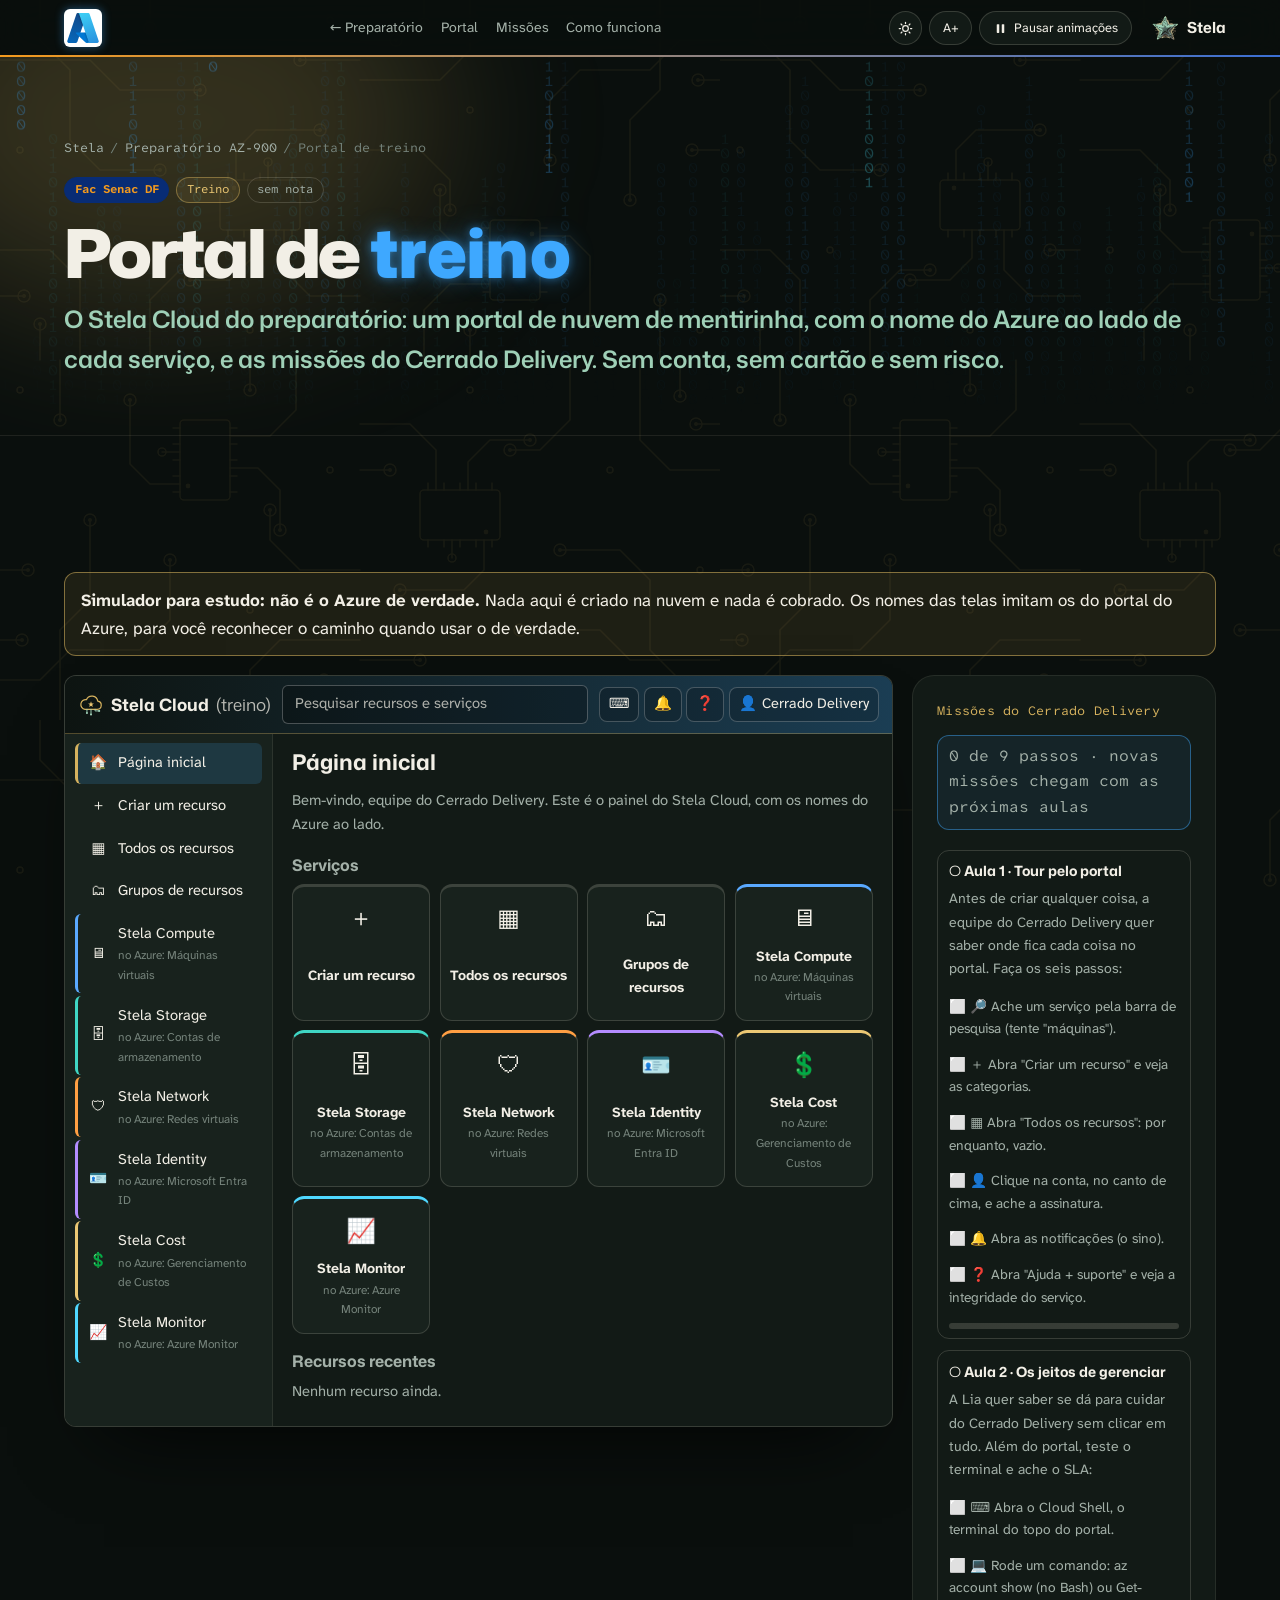
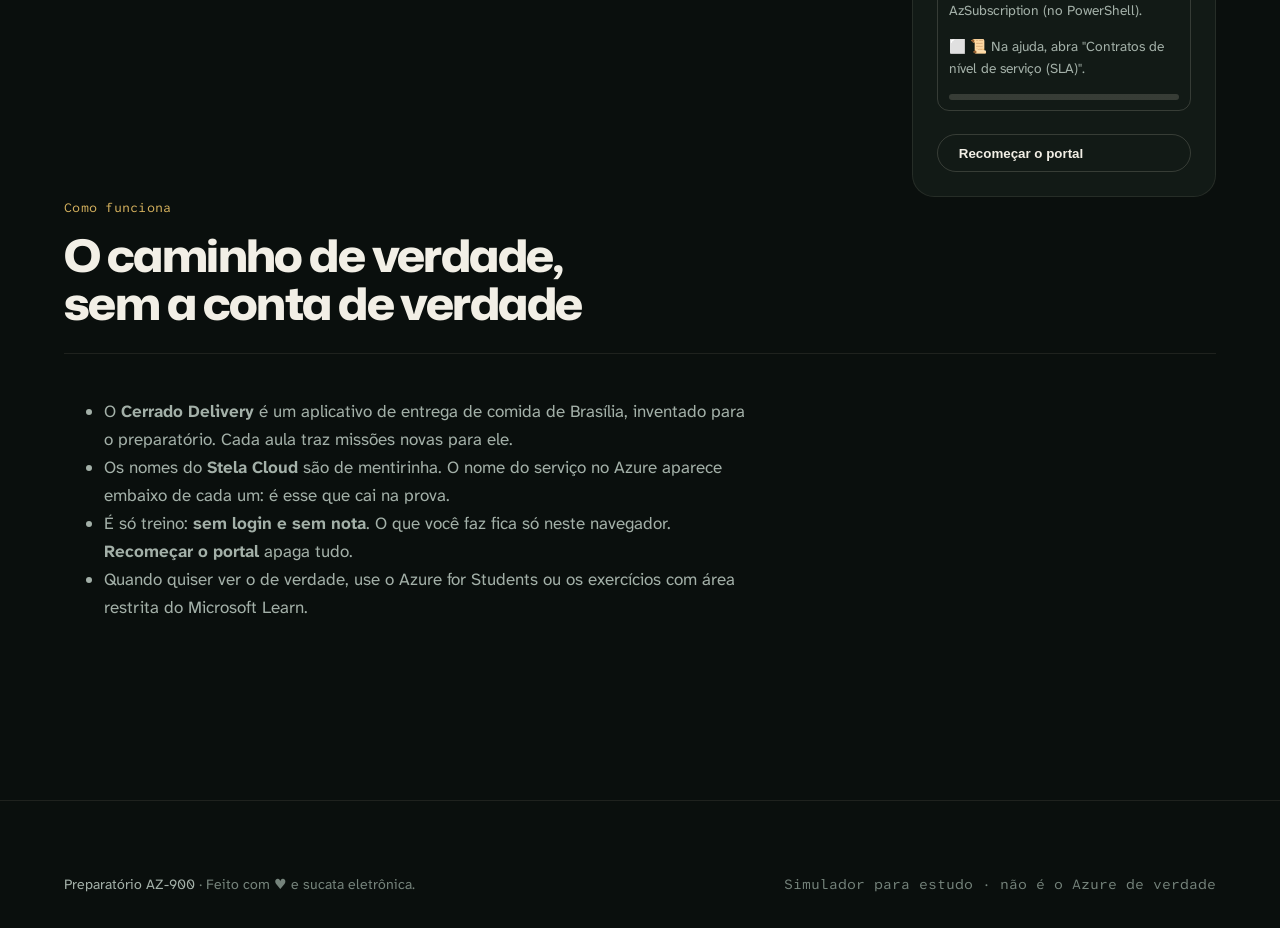
==== commit 3035186f: "Aula 2 viva (benefícios da nuvem) e o Cloud Shell no portal de treino" ====
--- a/portal/index.html
+++ b/portal/index.html
@@ -20,7 +20,7 @@
   <link rel="stylesheet" href="../assets/css/neon.css?v=3">
   <link rel="stylesheet" href="../css/aula-az.css?v=1">
   <link rel="stylesheet" href="portal.css?v=1">
-  <link rel="stylesheet" href="treino.css?v=1">
+  <link rel="stylesheet" href="treino.css?v=2">
 </head>
 <body>
 
@@ -98,6 +98,7 @@
                 <input type="search" id="sim-busca" placeholder="Pesquisar recursos e serviços" autocomplete="off">
               </label>
               <div class="sim-icones">
+                <button type="button" data-painel-topo="shell" aria-expanded="false" aria-controls="sim-painel-topo" aria-label="Cloud Shell (terminal)">⌨️</button>
                 <button type="button" data-painel-topo="sino" aria-expanded="false" aria-controls="sim-painel-topo" aria-label="Notificações">🔔</button>
                 <button type="button" data-painel-topo="ajuda" aria-expanded="false" aria-controls="sim-painel-topo" aria-label="Ajuda + suporte">❓</button>
                 <button type="button" class="sim-conta" data-painel-topo="conta" aria-expanded="false" aria-controls="sim-painel-topo"><span aria-hidden="true">👤</span><span class="sim-conta-texto">Cerrado Delivery</span><span class="visualmente-oculto"> (conta e assinatura)</span></button>
@@ -154,6 +155,6 @@
   </footer>
 
   <script src="../assets/js/matrix.js?v=2"></script>
-  <script src="treino.js?v=1"></script>
+  <script src="treino.js?v=2"></script>
 </body>
 </html>
--- a/portal/treino.css
+++ b/portal/treino.css
@@ -93,3 +93,17 @@
   .treino .sim-busca { order: 5; flex-basis: 100%; }
   .sim-icones { margin-left: auto; }
 }
+
+/* aula 2: o Cloud Shell simulado e o SLA na ajuda */
+.sim-shell-abas { display: flex; gap: .4rem; margin-bottom: .5rem; }
+.sim-shell-abas button { padding: .25rem .8rem; border-radius: 999px; border: 1px solid var(--borda-forte); background: transparent; color: var(--texto); font: 600 .85rem var(--f-mono); cursor: pointer; }
+.sim-shell-abas button[aria-pressed="true"] { background: var(--neon); border-color: var(--neon); color: #04121a; }
+.sim-shell-saida { margin: 0; min-height: 7rem; max-height: 14rem; overflow: auto; padding: .7rem .9rem; border-radius: 10px 10px 0 0;
+  background: #050807; color: #9fd0b7; font: .82rem/1.45 var(--f-mono); white-space: pre-wrap; }
+.sim-shell-linha label { display: flex; align-items: center; gap: .5rem; padding: .45rem .9rem; border-radius: 0 0 10px 10px; background: #050807; border-top: 1px solid rgba(255, 255, 255, .08); }
+.sim-shell-prompt { flex: none; font: .82rem var(--f-mono); color: #ecc874; }
+.sim-shell-linha input { flex: 1; min-width: 0; border: 0; outline: 0; background: transparent; color: #f2efe6; font: .85rem var(--f-mono); }
+.sim-shell-linha label:focus-within { box-shadow: inset 0 0 0 2px var(--neon); }
+.sim-painel-topo h3 small { font-weight: 400; color: var(--texto-3); }
+.sim-sla { margin-top: .6rem; padding: .5rem .8rem; border-radius: 10px; border: 1px solid var(--borda-forte); }
+.sim-sla summary { cursor: pointer; font-weight: 700; }
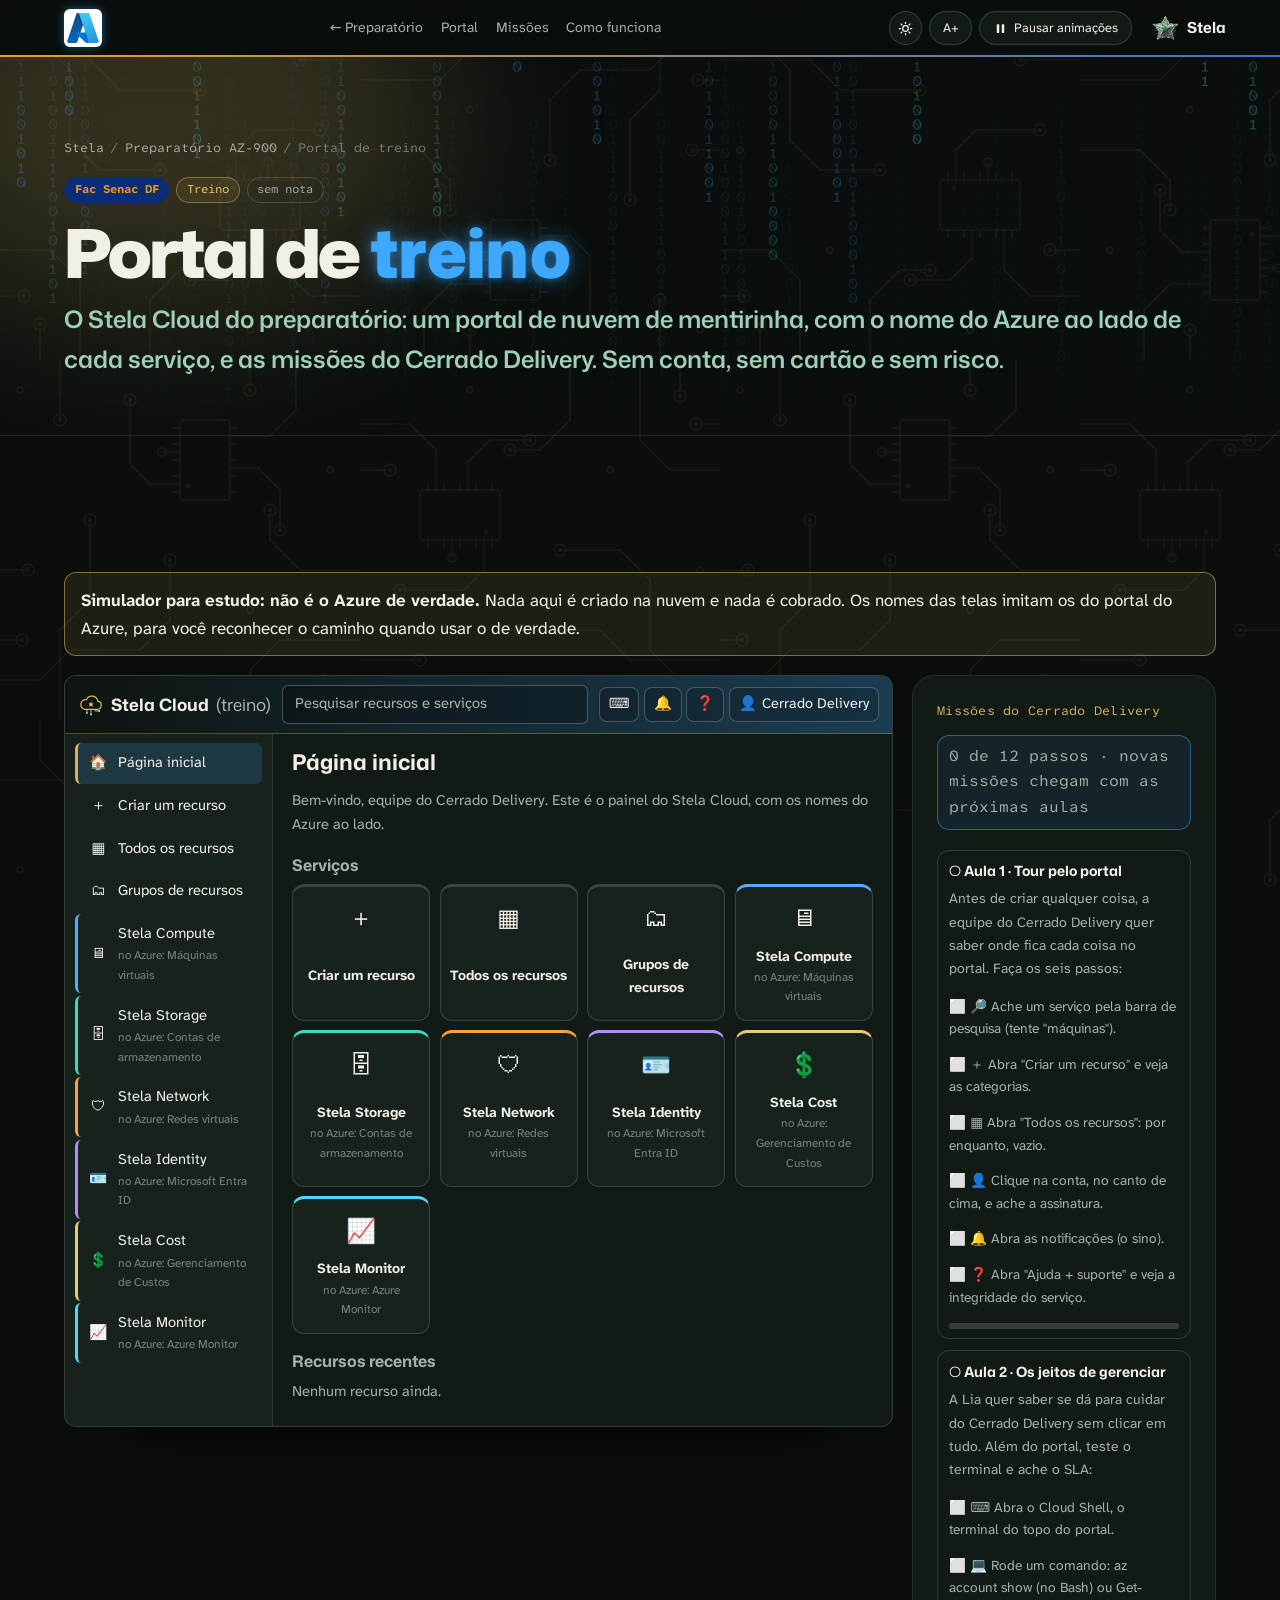
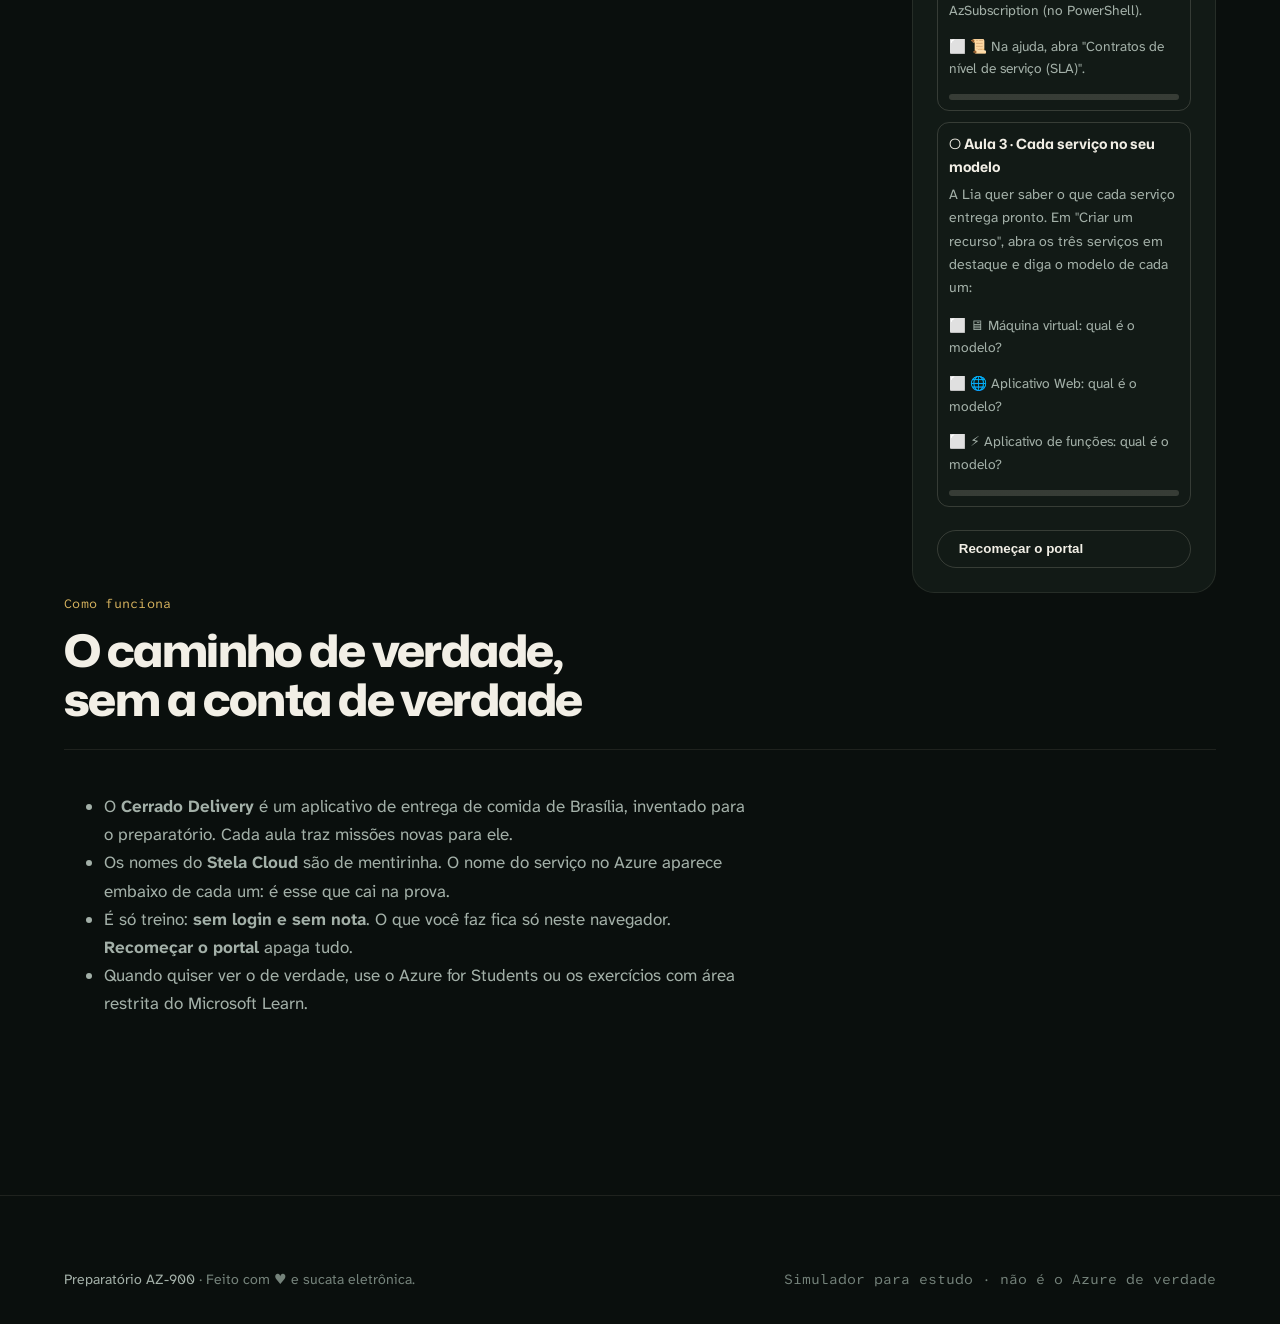
==== commit 95617fad: "Aula 3 viva (IaaS, PaaS, SaaS e serverless) e a missão dos modelos no portal de treino" ====
--- a/portal/index.html
+++ b/portal/index.html
@@ -20,7 +20,7 @@
   <link rel="stylesheet" href="../assets/css/neon.css?v=3">
   <link rel="stylesheet" href="../css/aula-az.css?v=1">
   <link rel="stylesheet" href="portal.css?v=1">
-  <link rel="stylesheet" href="treino.css?v=2">
+  <link rel="stylesheet" href="treino.css?v=3">
 </head>
 <body>
 
@@ -155,6 +155,6 @@
   </footer>
 
   <script src="../assets/js/matrix.js?v=2"></script>
-  <script src="treino.js?v=2"></script>
+  <script src="treino.js?v=3"></script>
 </body>
 </html>
--- a/portal/treino.css
+++ b/portal/treino.css
@@ -107,3 +107,12 @@
 .sim-painel-topo h3 small { font-weight: 400; color: var(--texto-3); }
 .sim-sla { margin-top: .6rem; padding: .5rem .8rem; border-radius: 10px; border: 1px solid var(--borda-forte); }
 .sim-sla summary { cursor: pointer; font-weight: 700; }
+
+/* aula 3: os botões do modelo de cada serviço em destaque */
+.sim-modelos { display: flex; flex-wrap: wrap; gap: .5rem; margin-bottom: .8rem; }
+.sim-modelos [aria-pressed="true"] { border-color: var(--menta); box-shadow: 0 0 0 2px var(--menta); }
+.sim-lista-missoes details summary { cursor: pointer; list-style: none; }
+.sim-lista-missoes details summary::-webkit-details-marker { display: none; }
+.sim-lista-missoes details summary::after { content: " · ver os passos"; font-size: .78rem; color: var(--texto-3); }
+.sim-lista-missoes details[open] summary::after { content: " · esconder"; }
+.sim-lista-missoes details > span { display: block; margin-top: .3rem; }
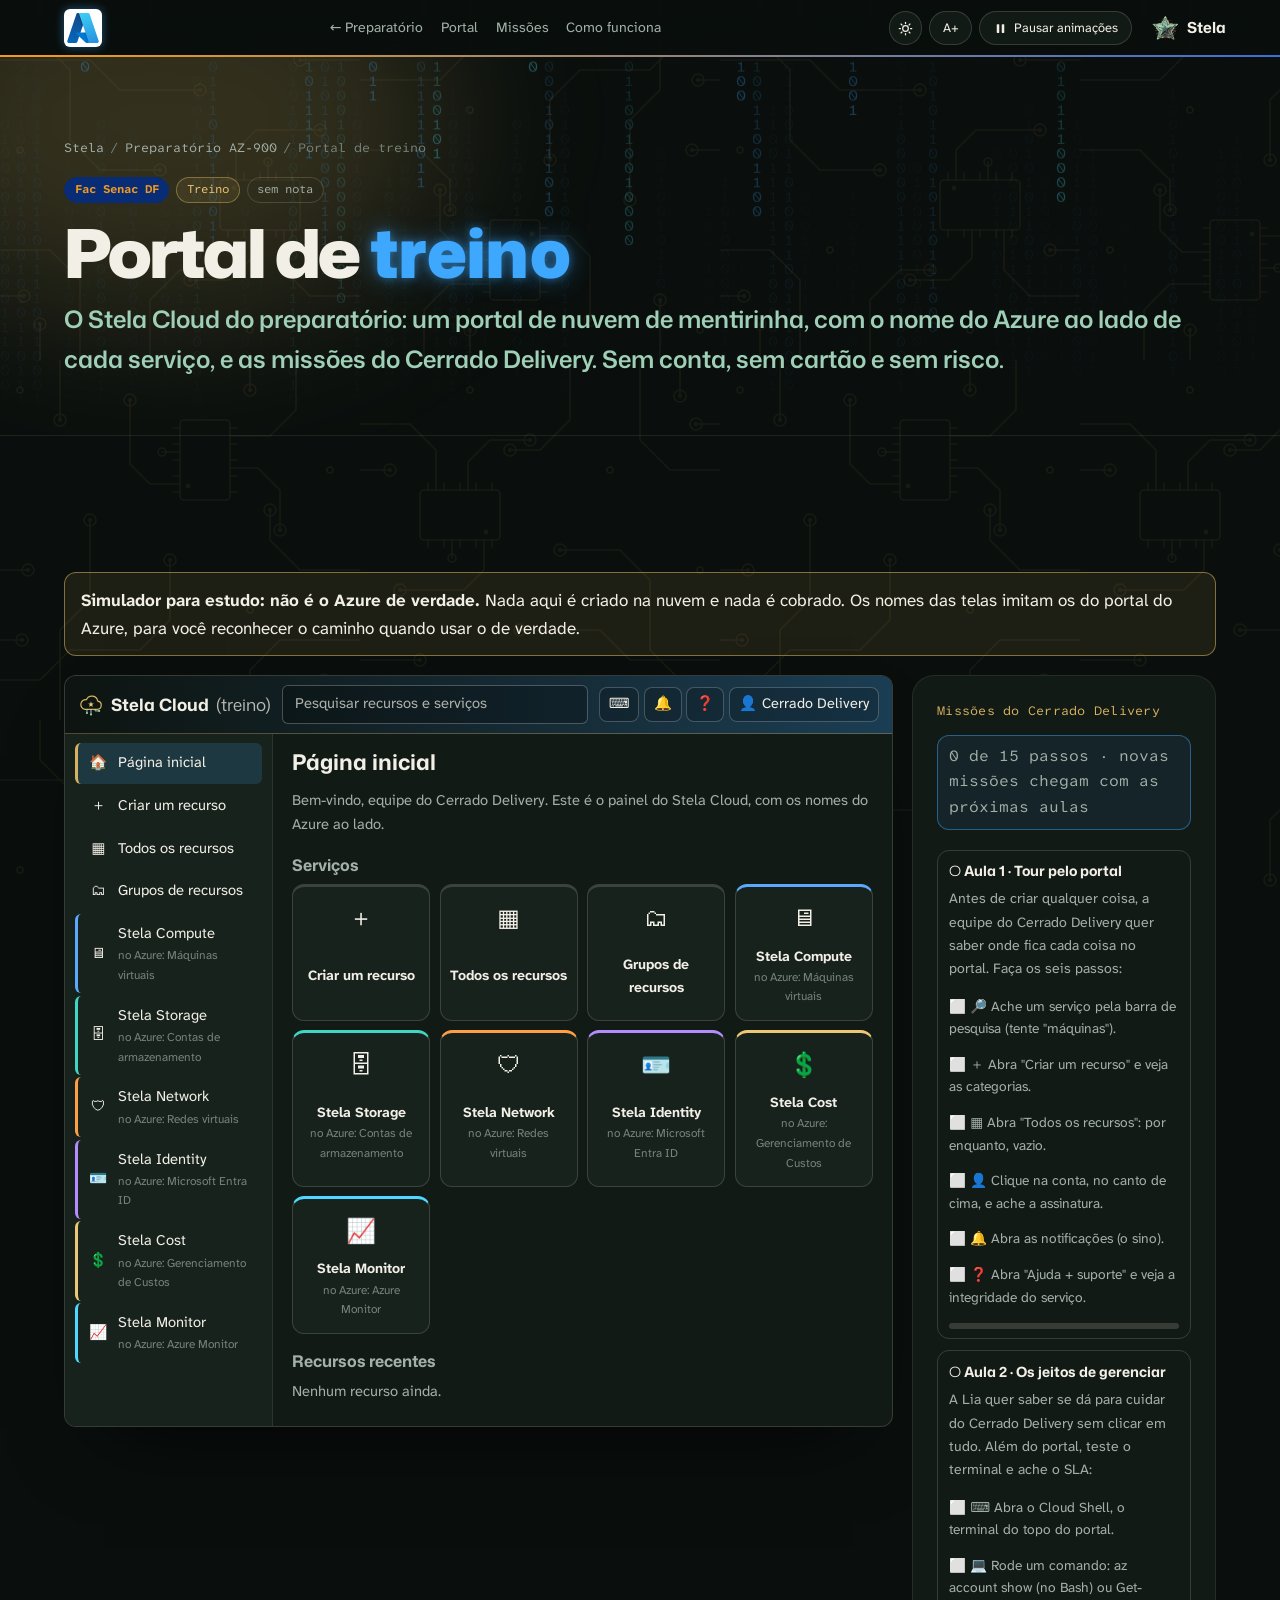
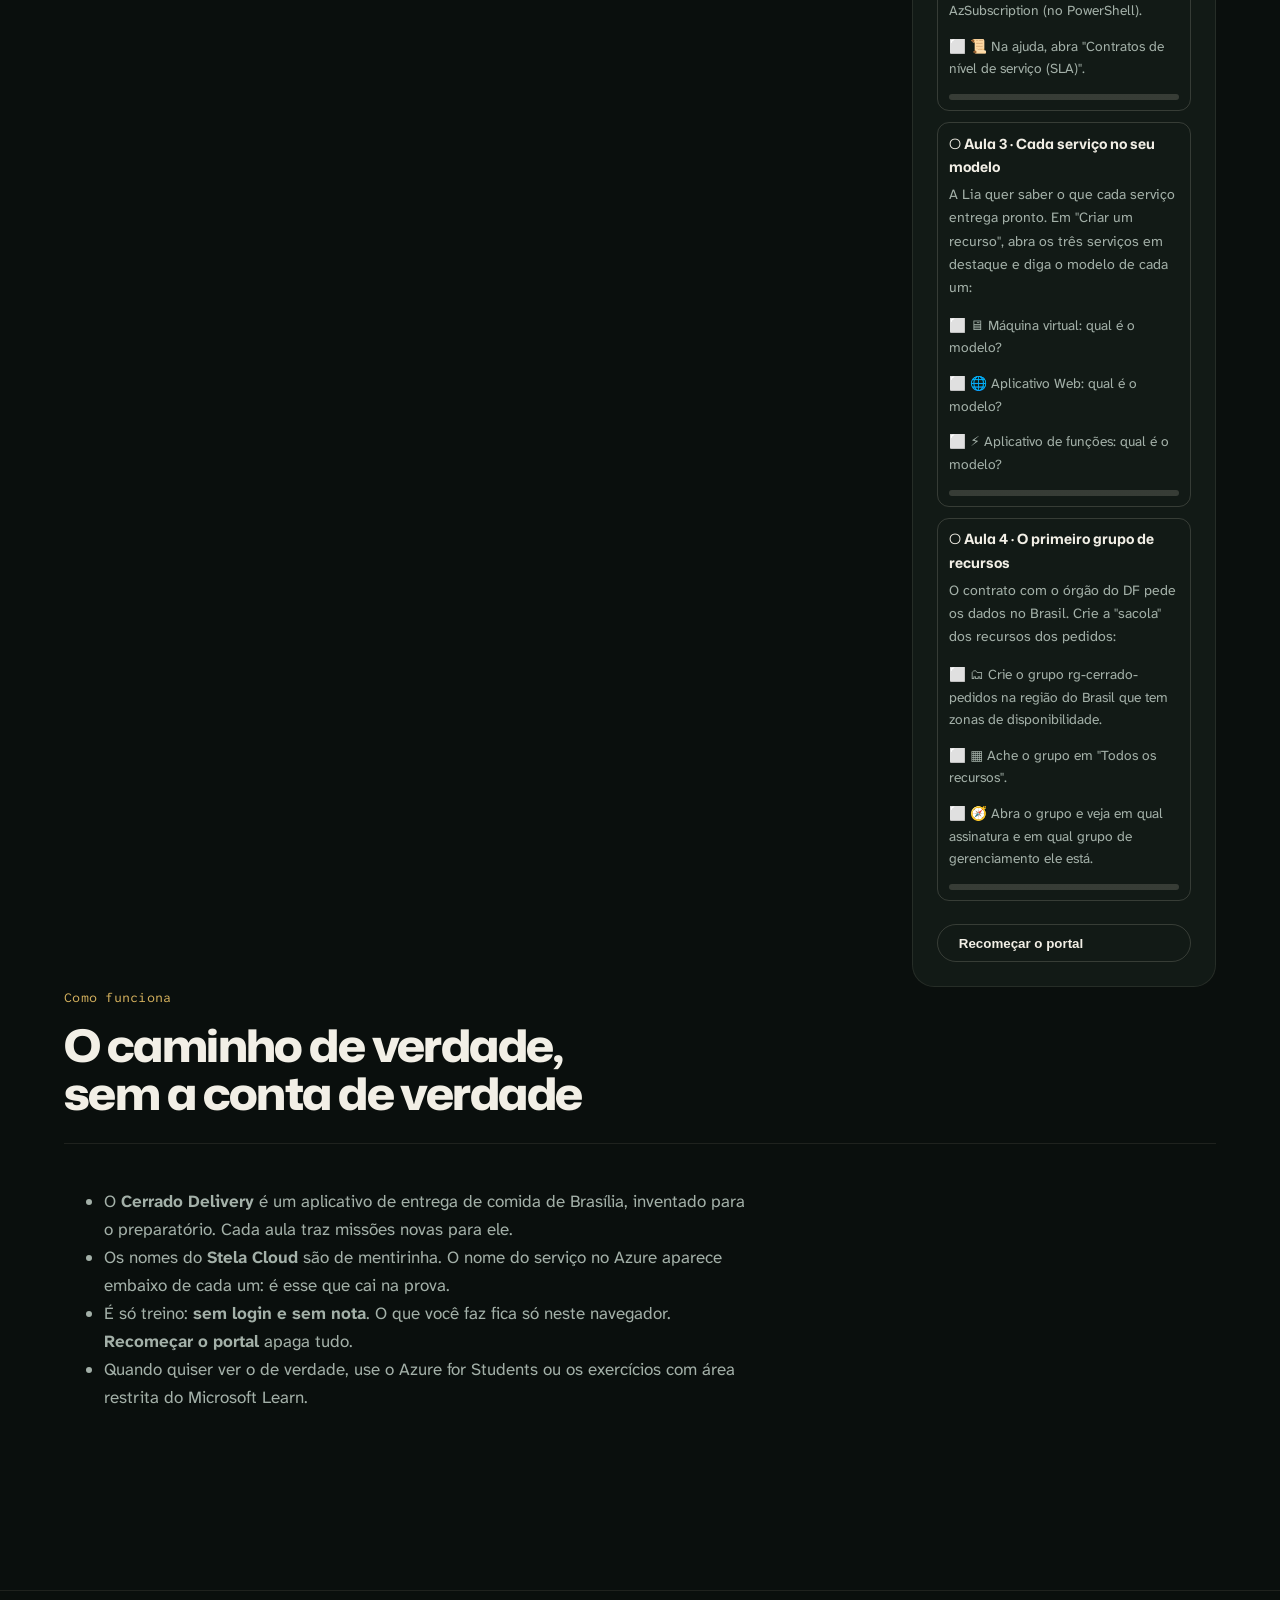
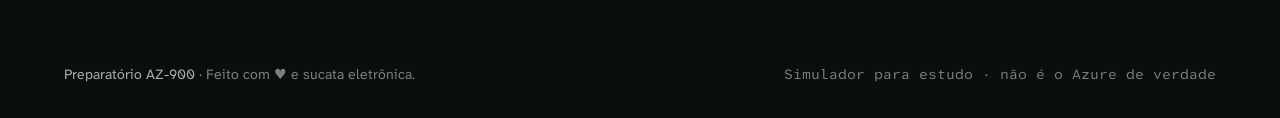
==== commit 6e178f1e: "Aula 4 viva (regiões, zonas e hierarquia) e o primeiro grupo de recursos no portal de treino" ====
--- a/portal/index.html
+++ b/portal/index.html
@@ -20,7 +20,7 @@
   <link rel="stylesheet" href="../assets/css/neon.css?v=3">
   <link rel="stylesheet" href="../css/aula-az.css?v=1">
   <link rel="stylesheet" href="portal.css?v=1">
-  <link rel="stylesheet" href="treino.css?v=3">
+  <link rel="stylesheet" href="treino.css?v=4">
 </head>
 <body>
 
@@ -155,6 +155,6 @@
   </footer>
 
   <script src="../assets/js/matrix.js?v=2"></script>
-  <script src="treino.js?v=3"></script>
+  <script src="treino.js?v=4"></script>
 </body>
 </html>
--- a/portal/treino.css
+++ b/portal/treino.css
@@ -116,3 +116,8 @@
 .sim-lista-missoes details summary::after { content: " · ver os passos"; font-size: .78rem; color: var(--texto-3); }
 .sim-lista-missoes details[open] summary::after { content: " · esconder"; }
 .sim-lista-missoes details > span { display: block; margin-top: .3rem; }
+
+/* aula 4: o caminho da hierarquia na página do grupo */
+.sim-hierarquia { display: flex; flex-wrap: wrap; gap: .3rem .5rem; align-items: center; margin: 0 0 .8rem; padding: .5rem .8rem; border-radius: 10px;
+  border: 1px dashed var(--borda-forte); font-size: .86rem; color: var(--texto-2); }
+.sim-hierarquia strong { color: var(--texto); }
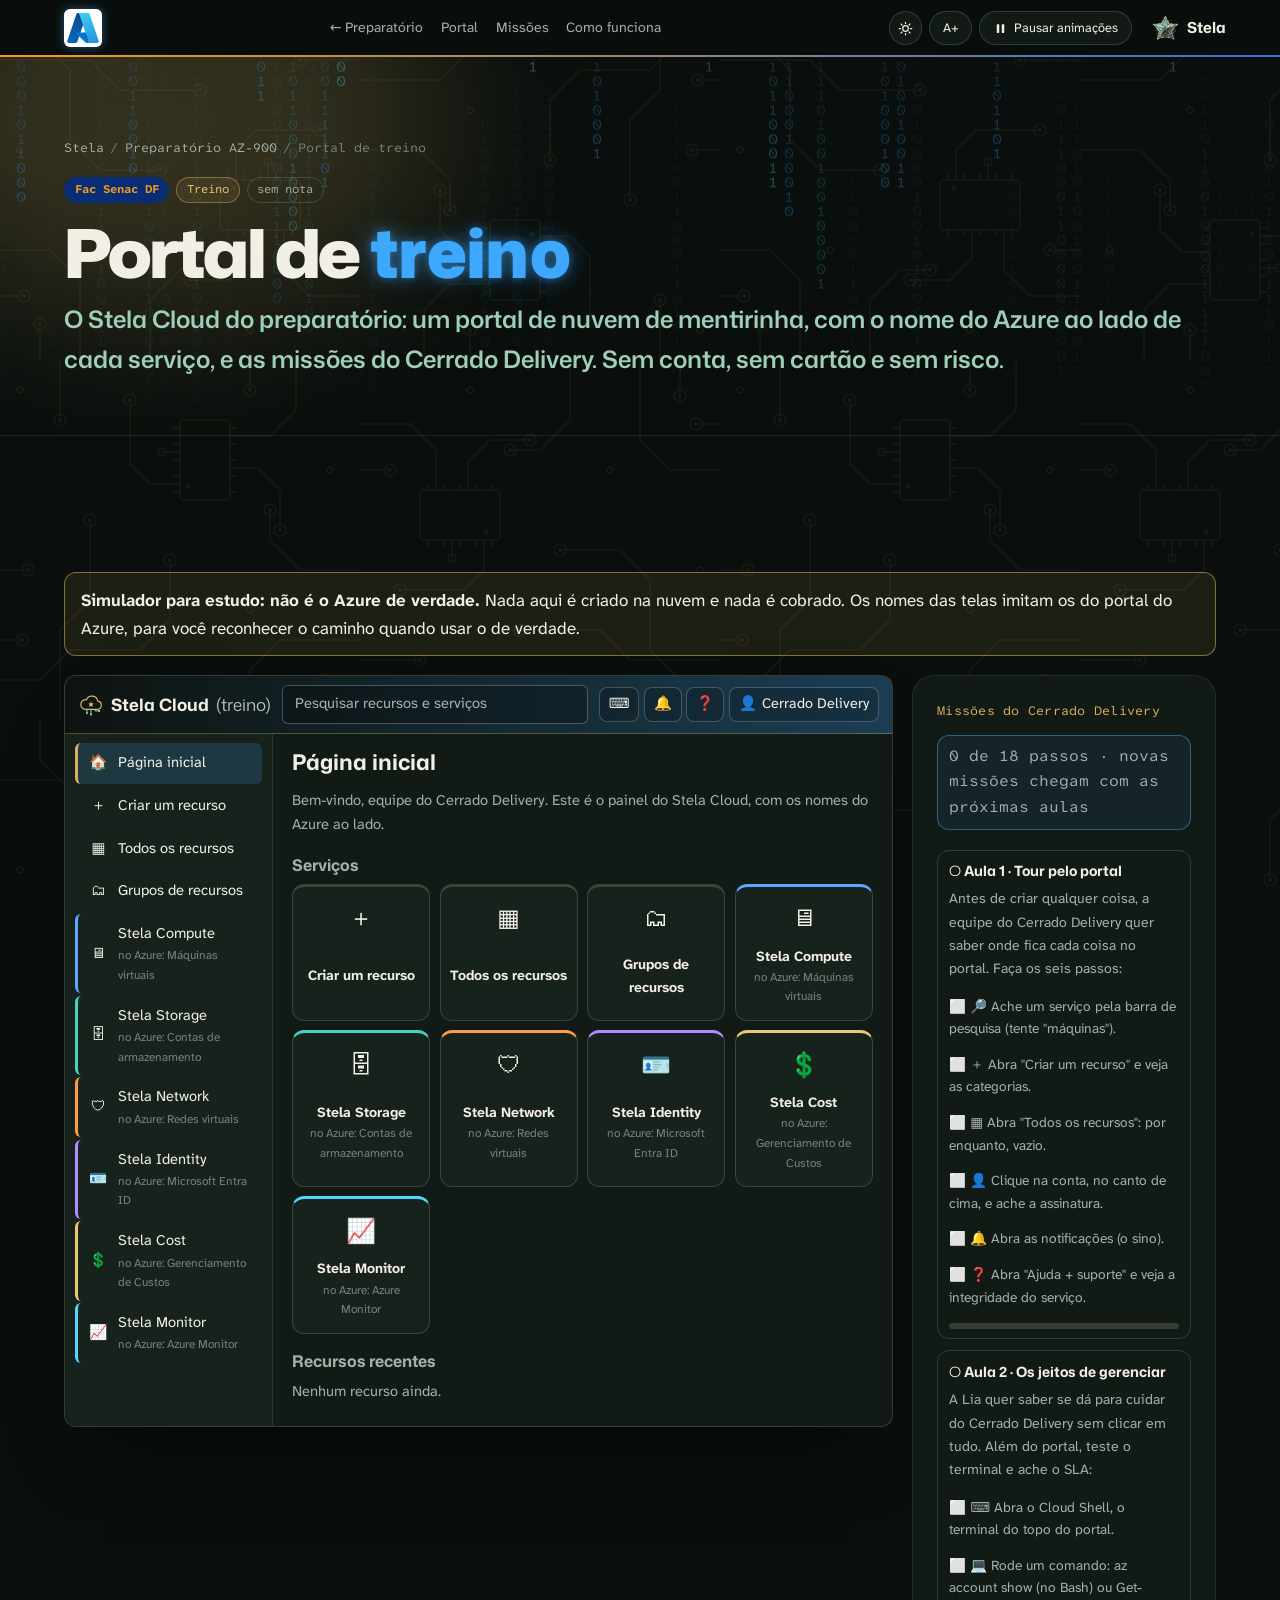
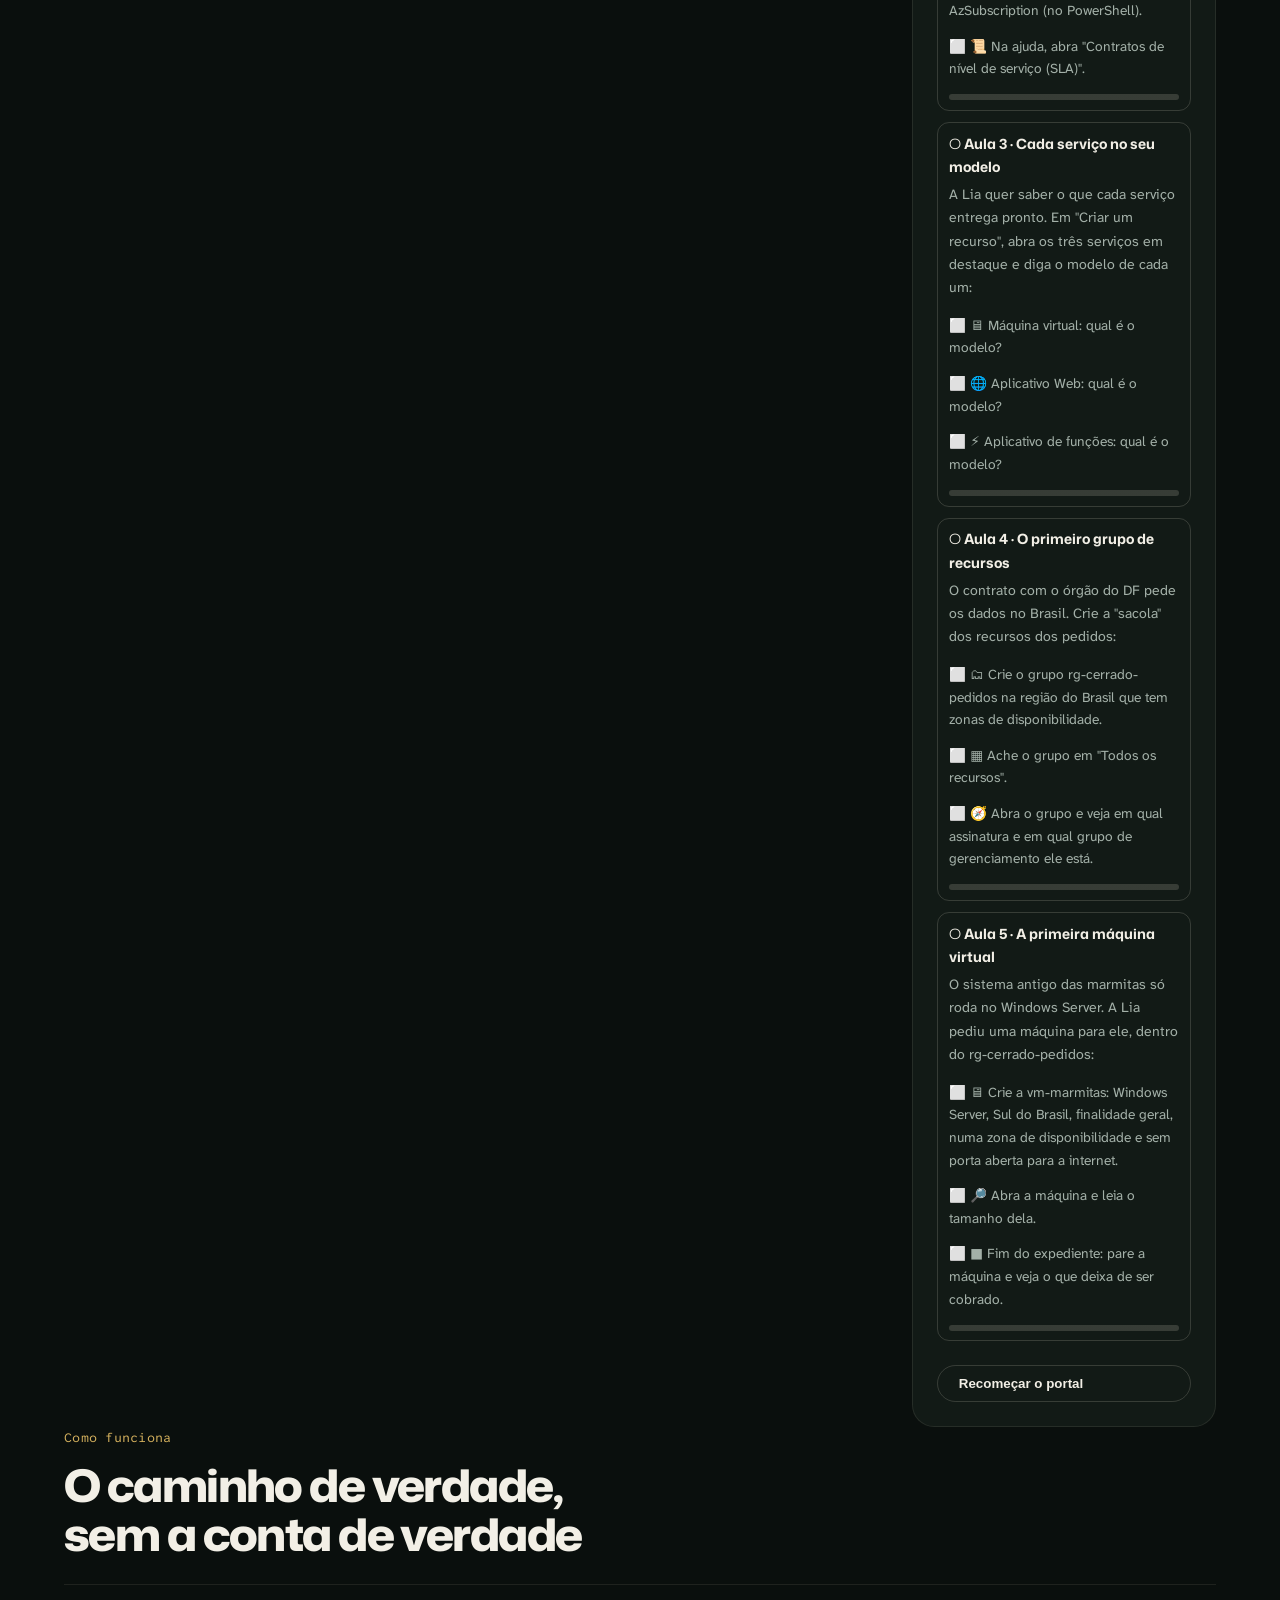
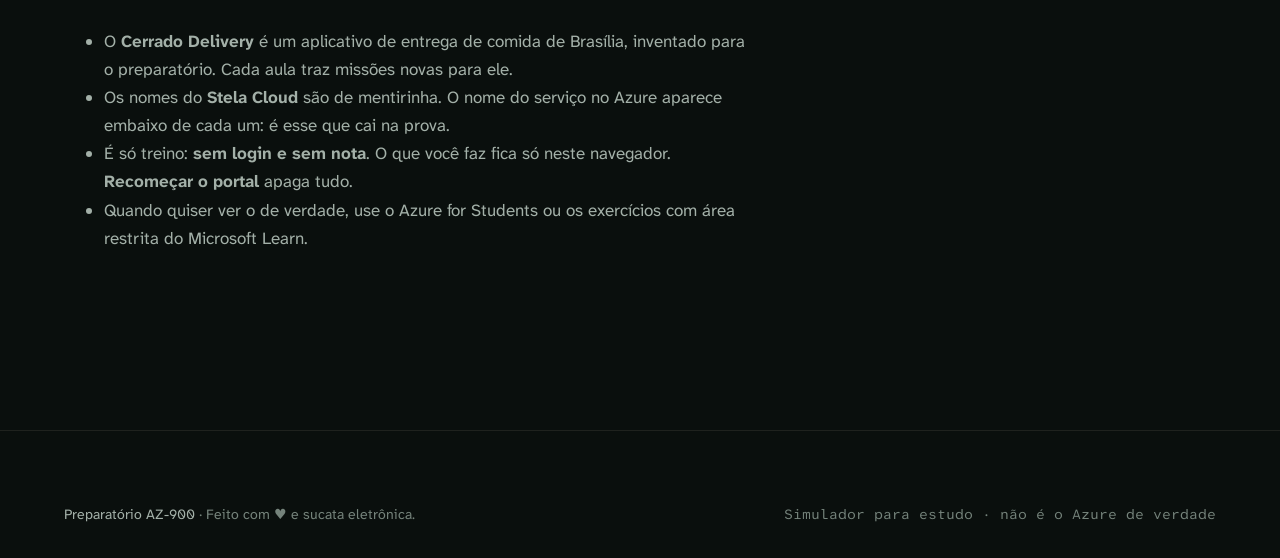
==== commit 247fce54: "Aula 5 viva (computação no Azure) e a primeira máquina virtual no portal de treino" ====
--- a/portal/index.html
+++ b/portal/index.html
@@ -155,6 +155,6 @@
   </footer>
 
   <script src="../assets/js/matrix.js?v=2"></script>
-  <script src="treino.js?v=4"></script>
+  <script src="treino.js?v=5"></script>
 </body>
 </html>
